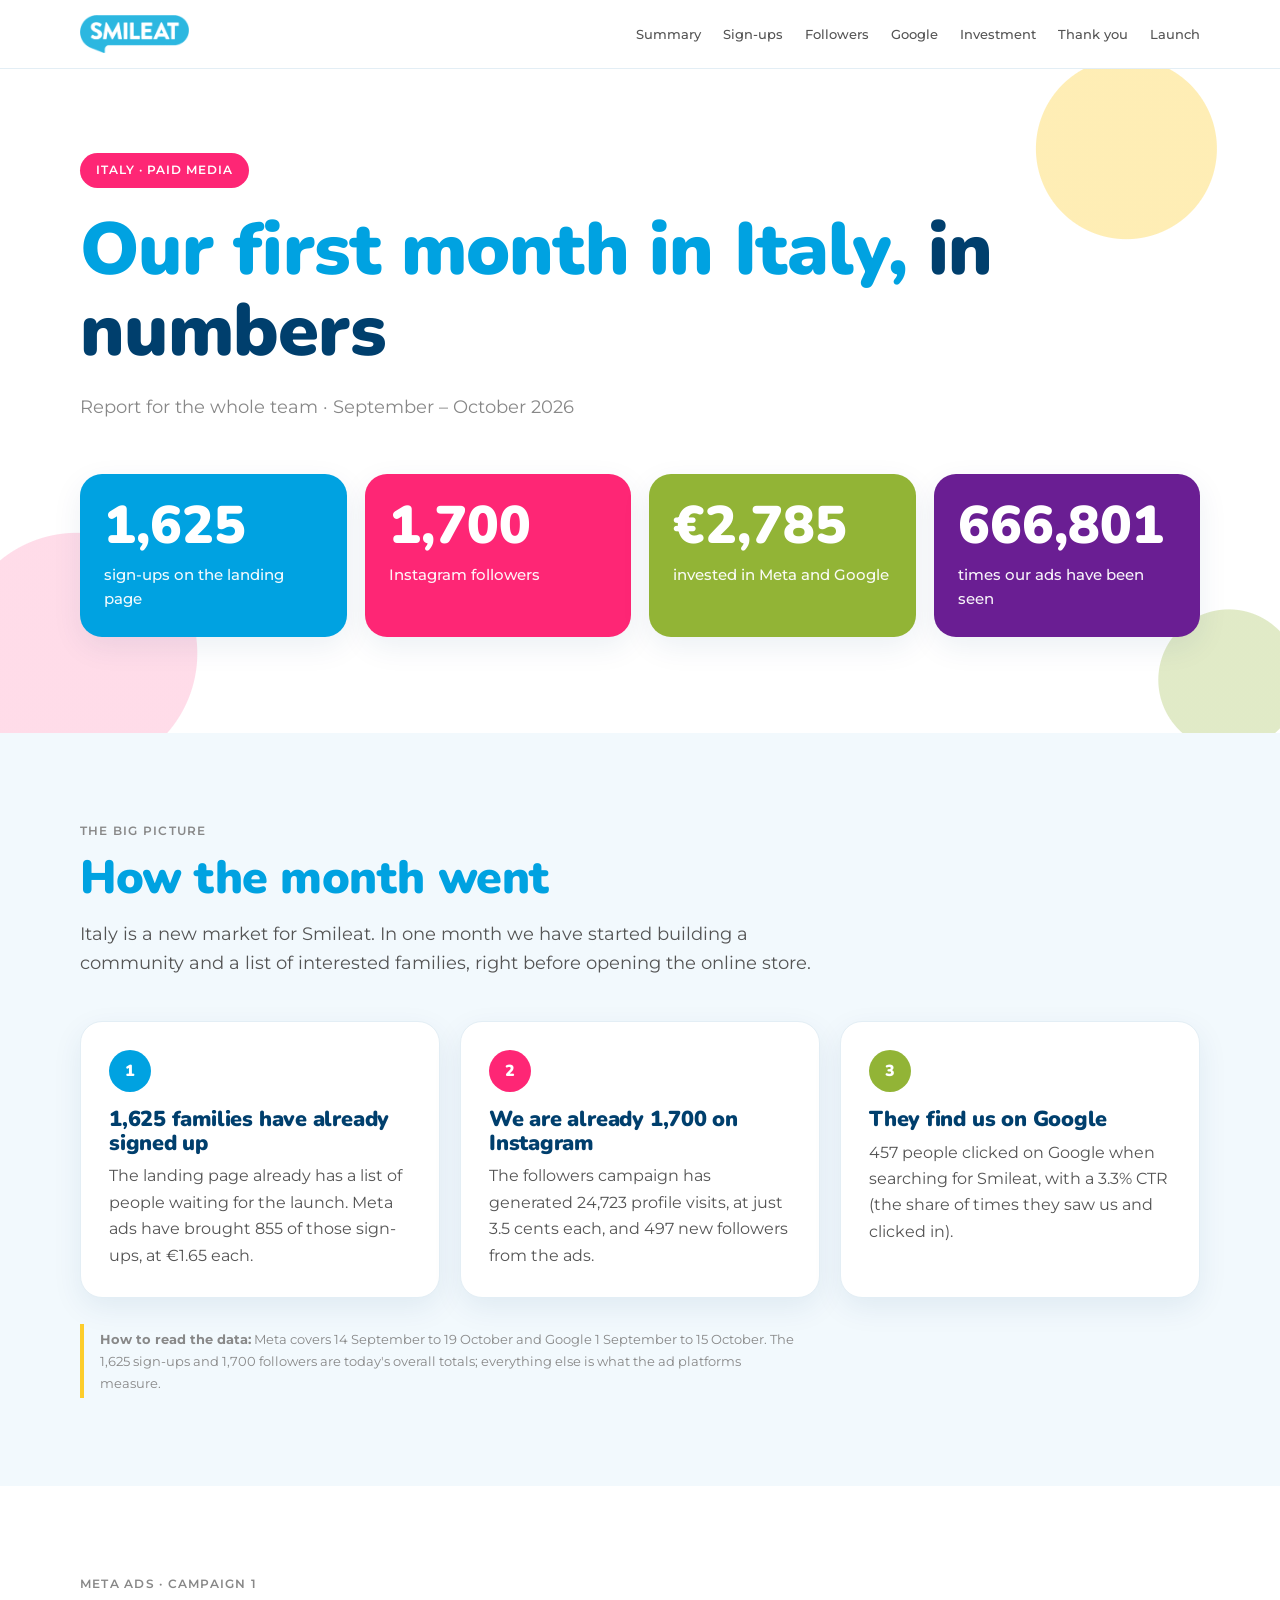
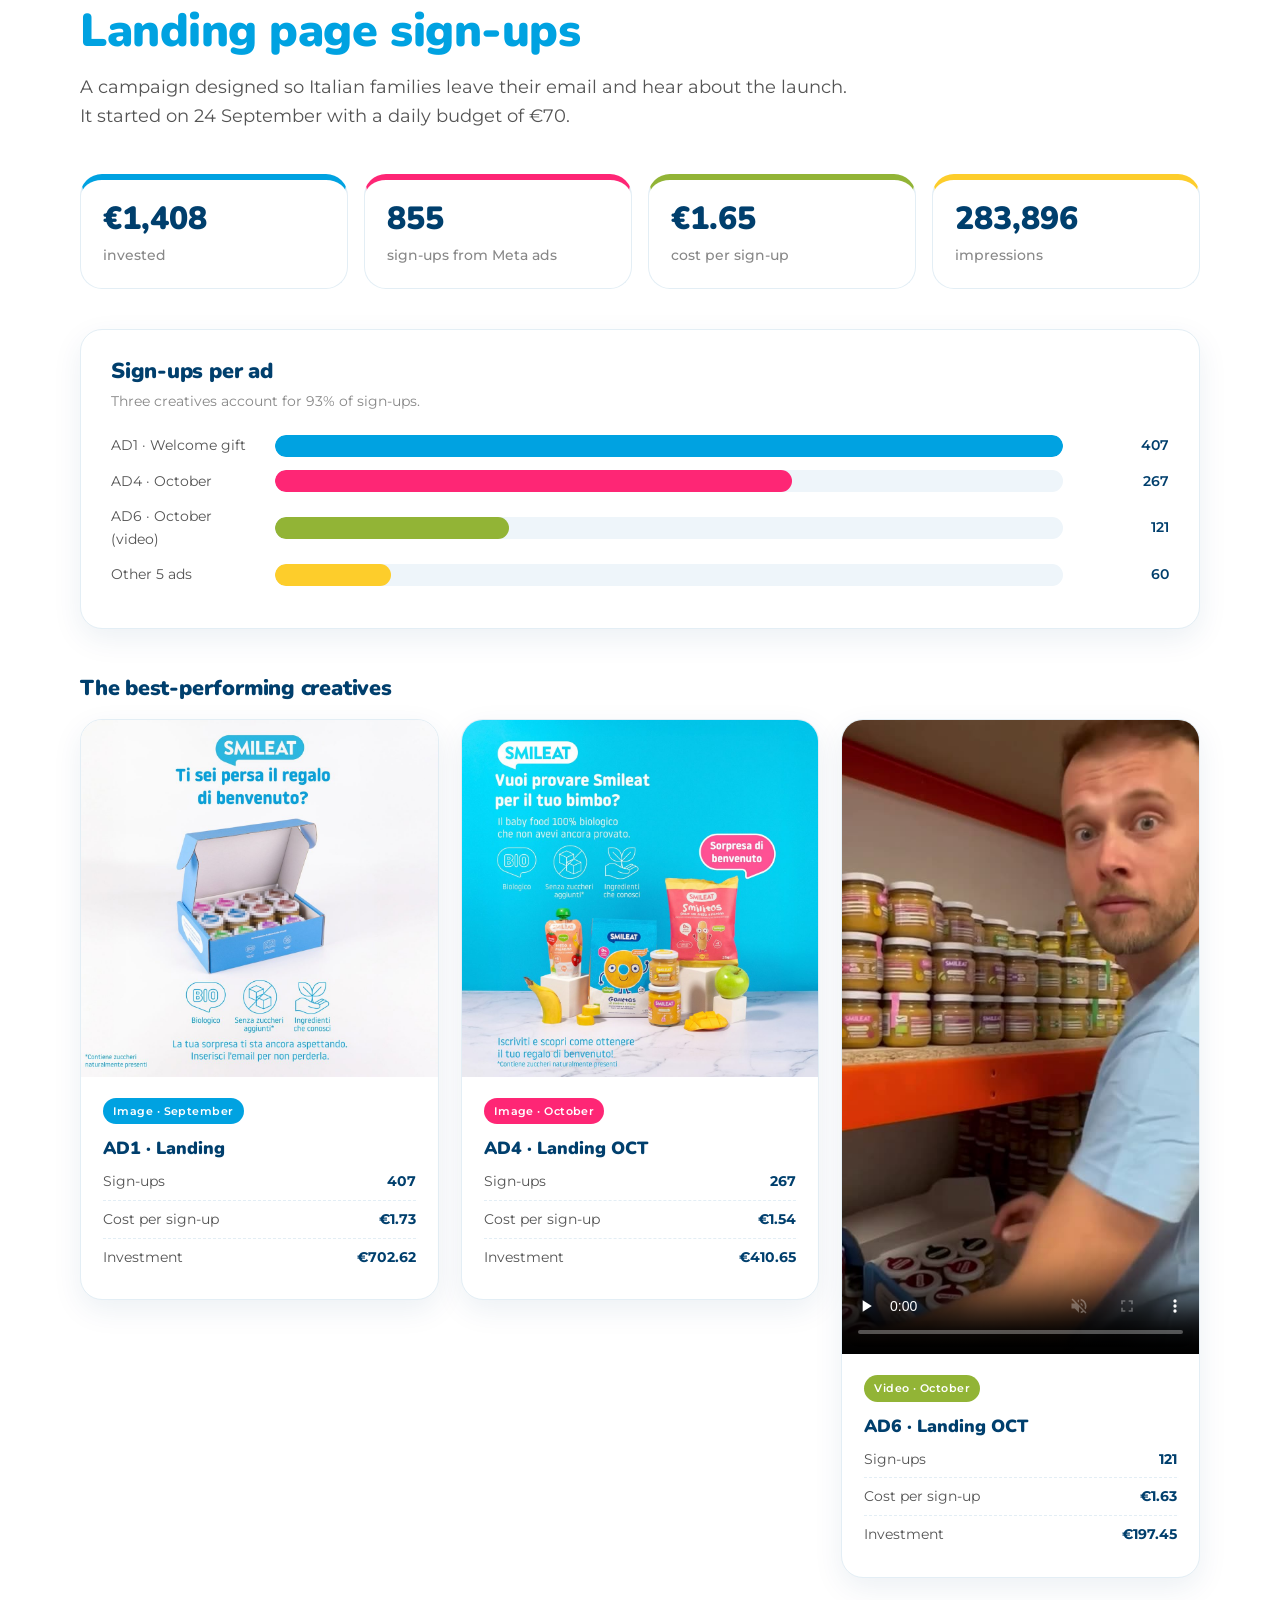
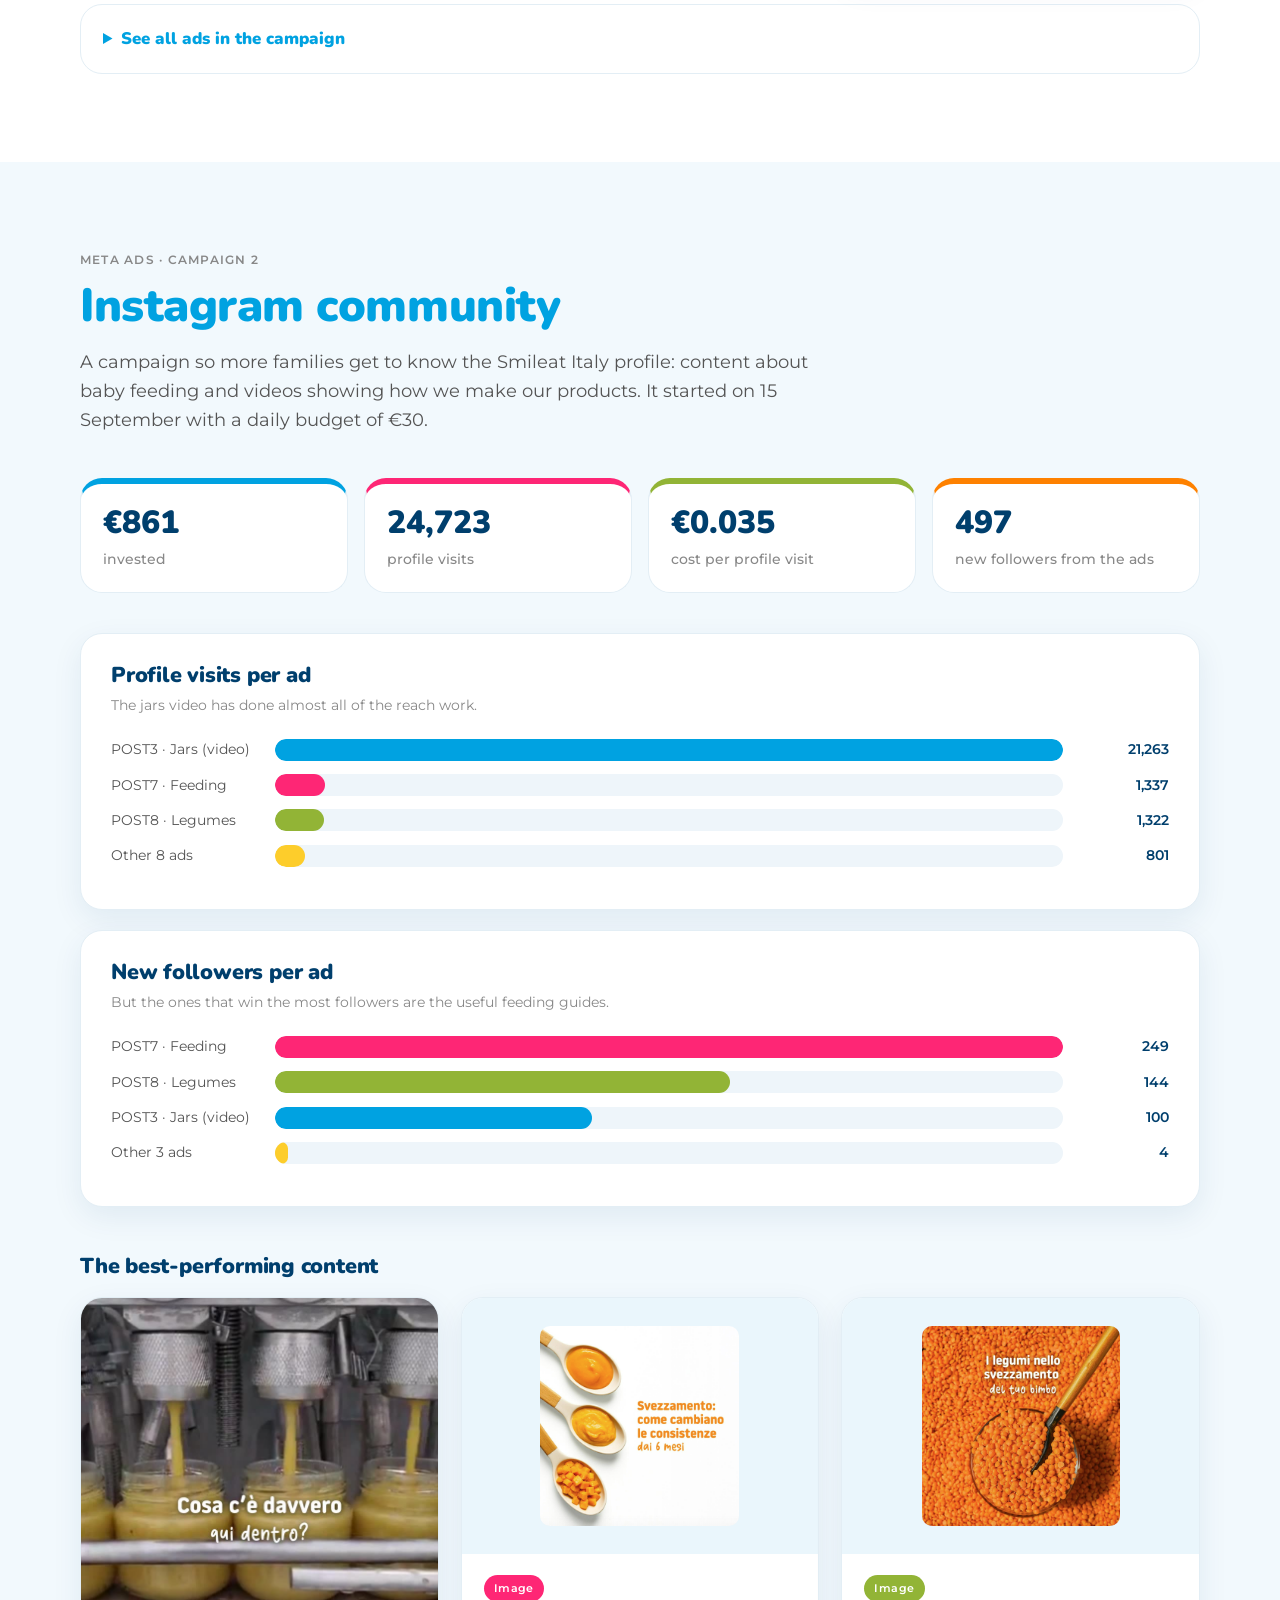
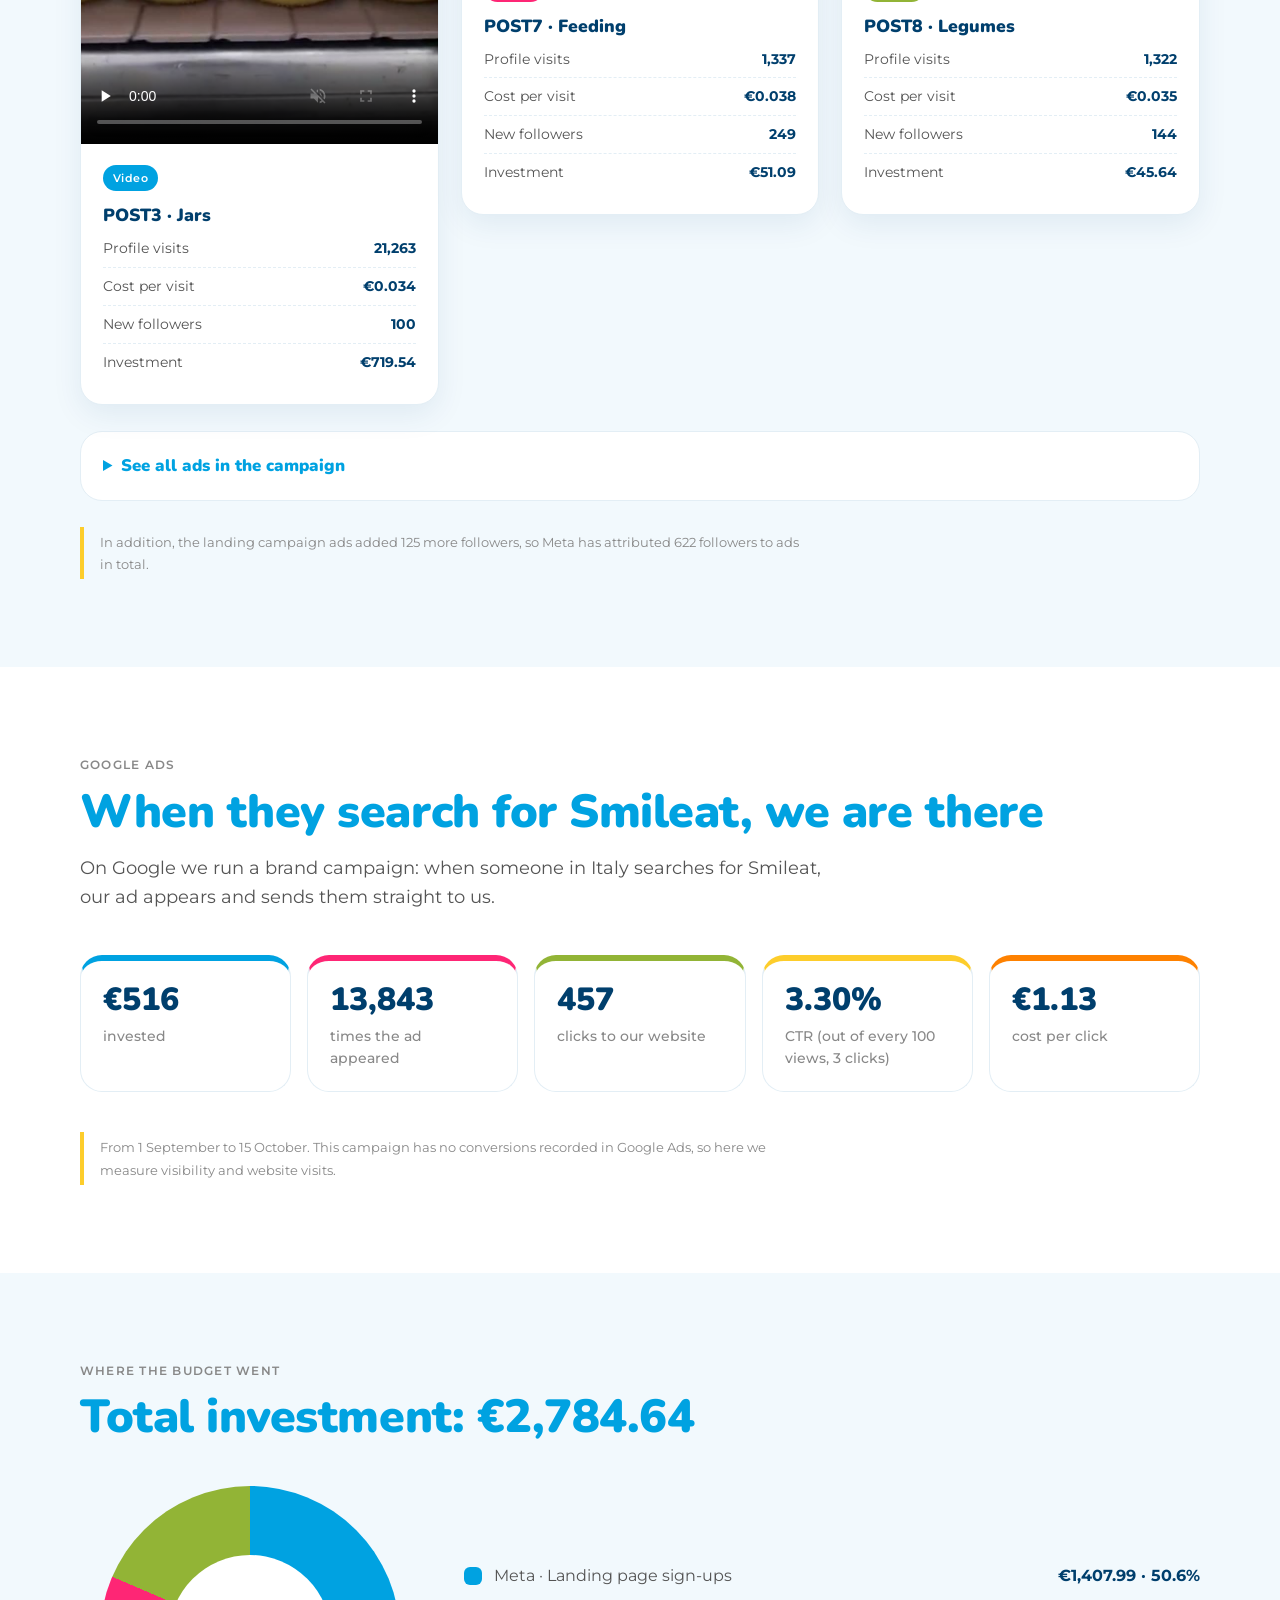
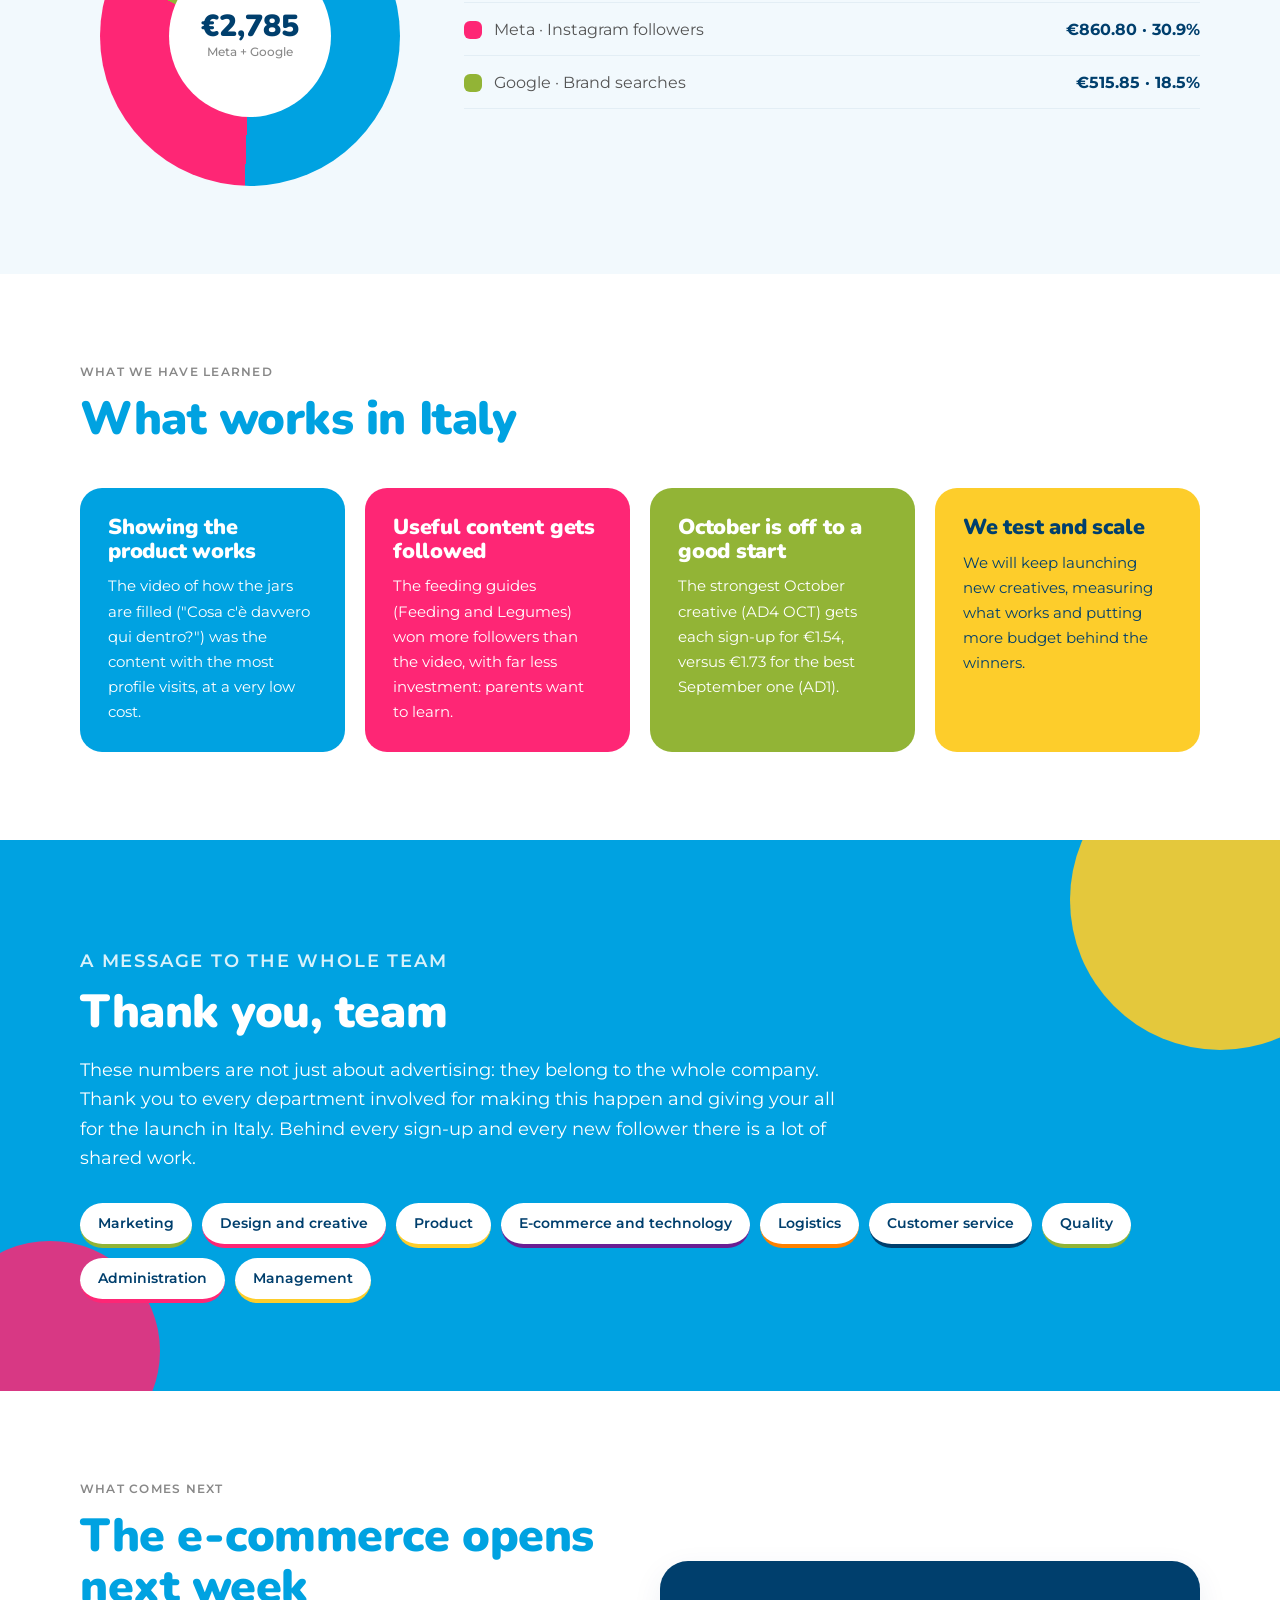
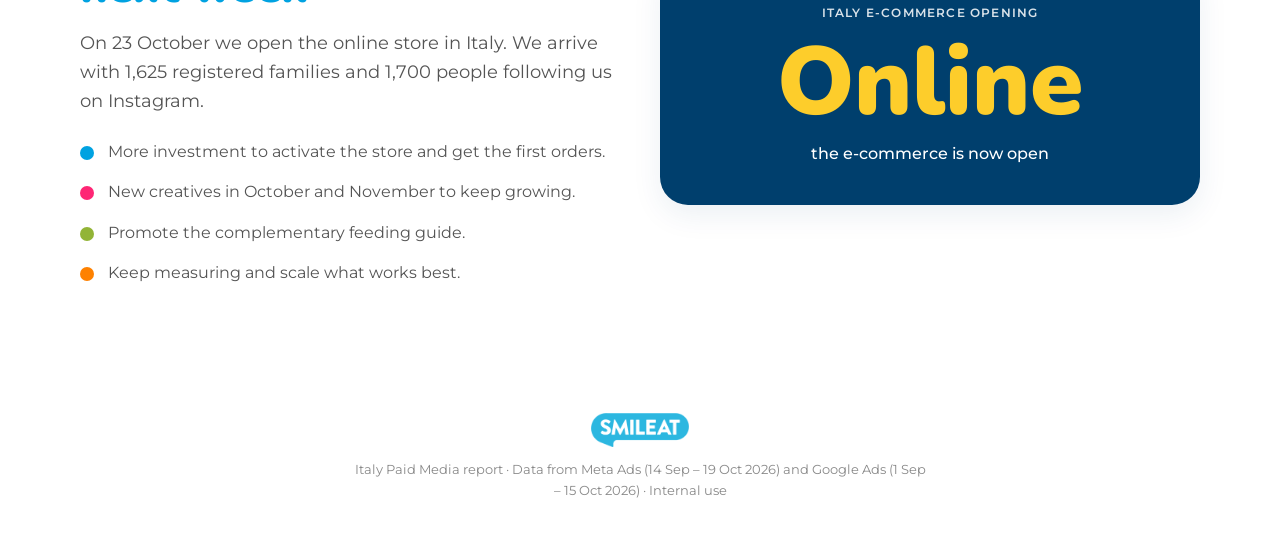
==== index.html @ a31a0c2b "Add files via upload" ====
<!doctype html>
<html lang="en">
<head>
<meta charset="utf-8">
<meta name="viewport" content="width=device-width, initial-scale=1">
<title>Smileat Italy · Paid Media Report</title>
<meta name="description" content="Results of Smileat's first month of Paid Media in Italy: landing page sign-ups, Instagram community and Google searches.">
<meta name="robots" content="noindex, nofollow">
<link rel="icon" type="image/png" href="assets/img/logo-smileat.png">
<link rel="preconnect" href="https://fonts.googleapis.com">
<link rel="preconnect" href="https://fonts.gstatic.com" crossorigin>
<link href="https://fonts.googleapis.com/css2?family=Montserrat:wght@400;500;600&family=Nunito:wght@900&display=swap" rel="stylesheet">
<link rel="stylesheet" href="css/styles.css">
</head>
<body>

<header class="nav">
  <div class="wrap">
    <a href="#inicio"><img src="assets/img/logo-smileat.png" alt="Smileat"></a>
    <ul>
      <li><a href="#resumen">Summary</a></li>
      <li><a href="#landing">Sign-ups</a></li>
      <li><a href="#followers">Followers</a></li>
      <li><a href="#google">Google</a></li>
      <li><a href="#inversion">Investment</a></li>
      <li><a href="#gracias">Thank you</a></li>
      <li><a href="#lanzamiento">Launch</a></li>
    </ul>
  </div>
</header>

<!-- ===== HERO ===== -->
<section class="hero" id="inicio">
  <div class="wrap">
    <span class="etiqueta">Italy · Paid Media</span>
    <h1>Our first month in Italy, <span>in numbers</span></h1>
    <p class="sub">Report for the whole team · September – October 2026</p>
    <div class="hero-kpis">
      <div class="kpi c-azul"><b>1,625</b><span>sign-ups on the landing page</span></div>
      <div class="kpi c-rosa"><b>1,700</b><span>Instagram followers</span></div>
      <div class="kpi c-verde"><b>€2,785</b><span>invested in Meta and Google</span></div>
      <div class="kpi c-morado"><b>666,801</b><span>times our ads have been seen</span></div>
    </div>
  </div>
</section>

<!-- ===== RESUMEN ===== -->
<section id="resumen" class="alt">
  <div class="wrap">
    <div class="cabecera">
      <p class="kicker">The big picture</p>
      <h2>How the month went</h2>
      <p class="lead">Italy is a new market for Smileat. In one month we have started building a community and a list of interested families, right before opening the online store.</p>
    </div>
    <div class="resumen">
      <article class="punto">
        <div class="num c-azul">1</div>
        <h3>1,625 families have already signed up</h3>
        <p>The landing page already has a list of people waiting for the launch. Meta ads have brought 855 of those sign-ups, at €1.65 each.</p>
      </article>
      <article class="punto">
        <div class="num c-rosa">2</div>
        <h3>We are already 1,700 on Instagram</h3>
        <p>The followers campaign has generated 24,723 profile visits, at just 3.5 cents each, and 497 new followers from the ads.</p>
      </article>
      <article class="punto">
        <div class="num c-verde">3</div>
        <h3>They find us on Google</h3>
        <p>457 people clicked on Google when searching for Smileat, with a 3.3% CTR (the share of times they saw us and clicked in).</p>
      </article>
    </div>
    <p class="leer"><b>How to read the data:</b> Meta covers 14 September to 19 October and Google 1 September to 15 October. The 1,625 sign-ups and 1,700 followers are today's overall totals; everything else is what the ad platforms measure.</p>
  </div>
</section>

<!-- ===== LANDING ===== -->
<section id="landing">
  <div class="wrap">
    <div class="cabecera">
      <p class="kicker">Meta Ads · Campaign 1</p>
      <h2>Landing page sign-ups</h2>
      <p class="lead">A campaign designed so Italian families leave their email and hear about the launch. It started on 24 September with a daily budget of €70.</p>
    </div>

    <div class="metricas">
      <div class="metrica"><b>€1,408</b><span>invested</span></div>
      <div class="metrica m-rosa"><b>855</b><span>sign-ups from Meta ads</span></div>
      <div class="metrica m-verde"><b>€1.65</b><span>cost per sign-up</span></div>
      <div class="metrica m-amarillo"><b>283,896</b><span>impressions</span></div>
    </div>

    <div class="panel reveal">
      <h3>Sign-ups per ad</h3>
      <p class="nota">Three creatives account for 93% of sign-ups.</p>
      <div class="barra"><span>AD1 · Welcome gift</span><div class="pista"><div class="relleno c-azul" style="--w:100%"></div></div><span class="valor">407</span></div>
      <div class="barra"><span>AD4 · October</span><div class="pista"><div class="relleno c-rosa" style="--w:65.6%"></div></div><span class="valor">267</span></div>
      <div class="barra"><span>AD6 · October (video)</span><div class="pista"><div class="relleno c-verde" style="--w:29.7%"></div></div><span class="valor">121</span></div>
      <div class="barra"><span>Other 5 ads</span><div class="pista"><div class="relleno c-amarillo" style="--w:14.7%"></div></div><span class="valor">60</span></div>
    </div>

    <h3 style="margin:48px 0 18px;color:var(--azul-oscuro)">The best-performing creatives</h3>
    <div class="creas">
      <article class="crea">
        <div class="media"><img src="assets/creatividades/ad1-landing.jpg" alt="AD1 Landing ad"></div>
        <div class="info">
          <span class="pastilla c-azul">Image · September</span>
          <p class="nombre">AD1 · Landing</p>
          <div class="dato"><span>Sign-ups</span><b>407</b></div>
          <div class="dato"><span>Cost per sign-up</span><b>€1.73</b></div>
          <div class="dato"><span>Investment</span><b>€702.62</b></div>
        </div>
      </article>
      <article class="crea">
        <div class="media"><img src="assets/creatividades/ad4-landing-oct.jpg" alt="AD4 Landing October ad"></div>
        <div class="info">
          <span class="pastilla c-rosa">Image · October</span>
          <p class="nombre">AD4 · Landing OCT</p>
          <div class="dato"><span>Sign-ups</span><b>267</b></div>
          <div class="dato"><span>Cost per sign-up</span><b>€1.54</b></div>
          <div class="dato"><span>Investment</span><b>€410.65</b></div>
        </div>
      </article>
      <article class="crea">
        <div class="media"><video controls muted playsinline preload="none" poster="assets/creatividades/ad6-landing-oct-poster.jpg"><source src="assets/creatividades/ad6-landing-oct.mp4" type="video/mp4"></video></div>
        <div class="info">
          <span class="pastilla c-verde">Video · October</span>
          <p class="nombre">AD6 · Landing OCT</p>
          <div class="dato"><span>Sign-ups</span><b>121</b></div>
          <div class="dato"><span>Cost per sign-up</span><b>€1.63</b></div>
          <div class="dato"><span>Investment</span><b>€197.45</b></div>
        </div>
      </article>
    </div>

    <details>
      <summary>See all ads in the campaign</summary>
      <div class="tabla-wrap">
        <table>
          <thead><tr><th>Ad</th><th>Investment</th><th>Sign-ups</th><th>Cost/sign-up</th></tr></thead>
          <tbody>
            <tr><td>AD1-Landing</td><td>€702.62</td><td>407</td><td>€1.73</td></tr>
            <tr><td>AD2-Landing</td><td>€33.85</td><td>27</td><td>€1.25</td></tr>
            <tr><td>AD3-Landing</td><td>€42.37</td><td>24</td><td>€1.77</td></tr>
            <tr><td>AD4-Landing</td><td>€11.23</td><td>7</td><td>€1.60</td></tr>
            <tr><td>AD4-Landing-OCT</td><td>€410.65</td><td>267</td><td>€1.54</td></tr>
            <tr><td>AD5-Landing-OCT</td><td>€0.94</td><td>1</td><td>€0.94</td></tr>
            <tr><td>AD6-Landing-OCT</td><td>€197.45</td><td>121</td><td>€1.63</td></tr>
            <tr><td>AD7-Landing-OCT</td><td>€8.88</td><td>1</td><td>€8.88</td></tr>
            <tr><td>AD8-Landing-OCT</td><td>€0.00</td><td>–</td><td>–</td></tr>
            <tr><td><b>Total</b></td><td><b>€1,407.99</b></td><td><b>855</b></td><td><b>€1.65</b></td></tr>
          </tbody>
        </table>
      </div>
    </details>
  </div>
</section>

<!-- ===== FOLLOWERS ===== -->
<section id="followers" class="alt">
  <div class="wrap">
    <div class="cabecera">
      <p class="kicker">Meta Ads · Campaign 2</p>
      <h2>Instagram community</h2>
      <p class="lead">A campaign so more families get to know the Smileat Italy profile: content about baby feeding and videos showing how we make our products. It started on 15 September with a daily budget of €30.</p>
    </div>

    <div class="metricas">
      <div class="metrica"><b>€861</b><span>invested</span></div>
      <div class="metrica m-rosa"><b>24,723</b><span>profile visits</span></div>
      <div class="metrica m-verde"><b>€0.035</b><span>cost per profile visit</span></div>
      <div class="metrica m-naranja"><b>497</b><span>new followers from the ads</span></div>
    </div>

    <div class="panel reveal">
      <h3>Profile visits per ad</h3>
      <p class="nota">The jars video has done almost all of the reach work.</p>
      <div class="barra"><span>POST3 · Jars (video)</span><div class="pista"><div class="relleno c-azul" style="--w:100%"></div></div><span class="valor">21,263</span></div>
      <div class="barra"><span>POST7 · Feeding</span><div class="pista"><div class="relleno c-rosa" style="--w:6.3%"></div></div><span class="valor">1,337</span></div>
      <div class="barra"><span>POST8 · Legumes</span><div class="pista"><div class="relleno c-verde" style="--w:6.2%"></div></div><span class="valor">1,322</span></div>
      <div class="barra"><span>Other 8 ads</span><div class="pista"><div class="relleno c-amarillo" style="--w:3.8%"></div></div><span class="valor">801</span></div>
    </div>

    <div class="panel reveal" style="margin-top:20px">
      <h3>New followers per ad</h3>
      <p class="nota">But the ones that win the most followers are the useful feeding guides.</p>
      <div class="barra"><span>POST7 · Feeding</span><div class="pista"><div class="relleno c-rosa" style="--w:100%"></div></div><span class="valor">249</span></div>
      <div class="barra"><span>POST8 · Legumes</span><div class="pista"><div class="relleno c-verde" style="--w:57.8%"></div></div><span class="valor">144</span></div>
      <div class="barra"><span>POST3 · Jars (video)</span><div class="pista"><div class="relleno c-azul" style="--w:40.2%"></div></div><span class="valor">100</span></div>
      <div class="barra"><span>Other 3 ads</span><div class="pista"><div class="relleno c-amarillo" style="--w:1.6%"></div></div><span class="valor">4</span></div>
    </div>

    <h3 style="margin:48px 0 18px;color:var(--azul-oscuro)">The best-performing content</h3>
    <div class="creas">
      <article class="crea">
        <div class="media"><video controls muted playsinline preload="none" poster="assets/creatividades/post3-jars-poster.jpg"><source src="assets/creatividades/post3-jars.mp4" type="video/mp4"></video></div>
        <div class="info">
          <span class="pastilla c-azul">Video</span>
          <p class="nombre">POST3 · Jars</p>
          <div class="dato"><span>Profile visits</span><b>21,263</b></div>
          <div class="dato"><span>Cost per visit</span><b>€0.034</b></div>
          <div class="dato"><span>New followers</span><b>100</b></div>
          <div class="dato"><span>Investment</span><b>€719.54</b></div>
        </div>
      </article>
      <article class="crea">
        <div class="media chico"><img src="assets/creatividades/post7-feeding.png" alt="Post 7 Feeding: Svezzamento, come cambiano le consistenze" width="199" height="200"></div>
        <div class="info">
          <span class="pastilla c-rosa">Image</span>
          <p class="nombre">POST7 · Feeding</p>
          <div class="dato"><span>Profile visits</span><b>1,337</b></div>
          <div class="dato"><span>Cost per visit</span><b>€0.038</b></div>
          <div class="dato"><span>New followers</span><b>249</b></div>
          <div class="dato"><span>Investment</span><b>€51.09</b></div>
        </div>
      </article>
      <article class="crea">
        <div class="media chico"><img src="assets/creatividades/post8-legumes.png" alt="Post 8 Legumes: I legumi nello svezzamento del tuo bimbo" width="198" height="200"></div>
        <div class="info">
          <span class="pastilla c-verde">Image</span>
          <p class="nombre">POST8 · Legumes</p>
          <div class="dato"><span>Profile visits</span><b>1,322</b></div>
          <div class="dato"><span>Cost per visit</span><b>€0.035</b></div>
          <div class="dato"><span>New followers</span><b>144</b></div>
          <div class="dato"><span>Investment</span><b>€45.64</b></div>
        </div>
      </article>
    </div>

    <details>
      <summary>See all ads in the campaign</summary>
      <div class="tabla-wrap">
        <table>
          <thead><tr><th>Ad</th><th>Investment</th><th>Profile visits</th><th>Cost/visit</th><th>Followers</th></tr></thead>
          <tbody>
            <tr><td>POST1-Parenthood</td><td>€0.46</td><td>1</td><td>€0.460</td><td>0</td></tr>
            <tr><td>POST1-Parenthood (duplicate)</td><td>€4.50</td><td>15</td><td>€0.300</td><td>1</td></tr>
            <tr><td>POST2-Back_to_school</td><td>€37.56</td><td>747</td><td>€0.050</td><td>0</td></tr>
            <tr><td>POST3-Jars</td><td>€719.54</td><td>21,263</td><td>€0.034</td><td>100</td></tr>
            <tr><td>POST4-Rice-with-chicken</td><td>€1.47</td><td>17</td><td>€0.086</td><td>0</td></tr>
            <tr><td>POST5-Fruit-and-vegetables</td><td>€0.32</td><td>13</td><td>€0.025</td><td>1</td></tr>
            <tr><td>POST6-Raising-a-child</td><td>€0.00</td><td>1</td><td>€0.000</td><td>0</td></tr>
            <tr><td>POST7-Feeding</td><td>€51.09</td><td>1,337</td><td>€0.038</td><td>249</td></tr>
            <tr><td>POST8-Legumes</td><td>€45.64</td><td>1,322</td><td>€0.035</td><td>144</td></tr>
            <tr><td>POST9-Sugar</td><td>€0.22</td><td>6</td><td>€0.037</td><td>2</td></tr>
            <tr><td>POST10-Reminders</td><td>€0.00</td><td>1</td><td>€0.000</td><td>0</td></tr>
            <tr><td><b>Total</b></td><td><b>€860.80</b></td><td><b>24,723</b></td><td><b>€0.035</b></td><td><b>497</b></td></tr>
          </tbody>
        </table>
      </div>
    </details>
    <p class="leer">In addition, the landing campaign ads added 125 more followers, so Meta has attributed 622 followers to ads in total.</p>
  </div>
</section>

<!-- ===== GOOGLE ===== -->
<section id="google">
  <div class="wrap">
    <div class="cabecera">
      <p class="kicker">Google Ads</p>
      <h2>When they search for Smileat, we are there</h2>
      <p class="lead">On Google we run a brand campaign: when someone in Italy searches for Smileat, our ad appears and sends them straight to us.</p>
    </div>
    <div class="metricas">
      <div class="metrica"><b>€516</b><span>invested</span></div>
      <div class="metrica m-rosa"><b>13,843</b><span>times the ad appeared</span></div>
      <div class="metrica m-verde"><b>457</b><span>clicks to our website</span></div>
      <div class="metrica m-amarillo"><b>3.30%</b><span>CTR (out of every 100 views, 3 clicks)</span></div>
      <div class="metrica m-naranja"><b>€1.13</b><span>cost per click</span></div>
    </div>
    <p class="leer">From 1 September to 15 October. This campaign has no conversions recorded in Google Ads, so here we measure visibility and website visits.</p>
  </div>
</section>

<!-- ===== INVERSIÓN ===== -->
<section id="inversion" class="alt">
  <div class="wrap">
    <div class="cabecera">
      <p class="kicker">Where the budget went</p>
      <h2>Total investment: €2,784.64</h2>
    </div>
    <div class="inversion">
      <div class="donut" role="img" aria-label="Investment split: Meta sign-ups 50.6%, Meta followers 30.9%, Google 18.5%">
        <div><b>€2,785</b><small>Meta + Google</small></div>
      </div>
      <ul class="leyenda">
        <li><i class="c-azul"></i><span>Meta · Landing page sign-ups</span><b>€1,407.99 · 50.6%</b></li>
        <li><i class="c-rosa"></i><span>Meta · Instagram followers</span><b>€860.80 · 30.9%</b></li>
        <li><i class="c-verde"></i><span>Google · Brand searches</span><b>€515.85 · 18.5%</b></li>
      </ul>
    </div>
  </div>
</section>

<!-- ===== APRENDIZAJES ===== -->
<section id="aprendizajes">
  <div class="wrap">
    <div class="cabecera">
      <p class="kicker">What we have learned</p>
      <h2>What works in Italy</h2>
    </div>
    <div class="aprendizajes">
      <article class="apr c-azul"><h3>Showing the product works</h3><p>The video of how the jars are filled ("Cosa c'è davvero qui dentro?") was the content with the most profile visits, at a very low cost.</p></article>
      <article class="apr c-rosa"><h3>Useful content gets followed</h3><p>The feeding guides (Feeding and Legumes) won more followers than the video, with far less investment: parents want to learn.</p></article>
      <article class="apr c-verde"><h3>October is off to a good start</h3><p>The strongest October creative (AD4 OCT) gets each sign-up for €1.54, versus €1.73 for the best September one (AD1).</p></article>
      <article class="apr c-amarillo"><h3>We test and scale</h3><p>We will keep launching new creatives, measuring what works and putting more budget behind the winners.</p></article>
    </div>
  </div>
</section>

<!-- ===== GRACIAS ===== -->
<section class="gracias" id="gracias">
  <div class="wrap">
    <p class="kicker" style="color:#fff;opacity:.85">A message to the whole team</p>
    <h2>Thank you, team</h2>
    <p>These numbers are not just about advertising: they belong to the whole company. Thank you to every department involved for making this happen and giving your all for the launch in Italy. Behind every sign-up and every new follower there is a lot of shared work.</p>
    <!-- Edit: list of departments que han participado -->
    <div class="chips">
      <span class="chip">Marketing</span>
      <span class="chip">Design and creative</span>
      <span class="chip">Product</span>
      <span class="chip">E-commerce and technology</span>
      <span class="chip">Logistics</span>
      <span class="chip">Customer service</span>
      <span class="chip">Quality</span>
      <span class="chip">Administration</span>
      <span class="chip">Management</span>
    </div>
  </div>
</section>

<!-- ===== LANZAMIENTO ===== -->
<section id="lanzamiento">
  <div class="wrap lanzamiento">
    <div>
      <p class="kicker">What comes next</p>
      <h2>The e-commerce opens next week</h2>
      <p class="lead">On 23 October we open the online store in Italy. We arrive with 1,625 registered families and 1,700 people following us on Instagram.</p>
      <ul class="pasos">
        <li><i class="c-azul"></i><span>More investment to activate the store and get the first orders.</span></li>
        <li><i class="c-rosa"></i><span>New creatives in October and November to keep growing.</span></li>
        <li><i class="c-verde"></i><span>Promote the complementary feeding guide.</span></li>
        <li><i class="c-naranja"></i><span>Keep measuring and scale what works best.</span></li>
      </ul>
    </div>
    <div class="cuenta" id="cuenta">
      <small>Italy e-commerce opening</small>
      <b id="dias">–</b>
      <span id="texto-dias">23 October 2026</span>
    </div>
  </div>
</section>

<footer>
  <img src="assets/img/logo-smileat.png" alt="Smileat">
  <p style="margin:0 auto">Italy Paid Media report · Data from Meta Ads (14 Sep – 19 Oct 2026) and Google Ads (1 Sep – 15 Oct 2026) · Internal use</p>
</footer>

<script>
// Animate bars on scroll
(function(){
  var els=document.querySelectorAll('.reveal');
  if(!('IntersectionObserver' in window)){els.forEach(function(e){e.classList.add('visible')});return;}
  var io=new IntersectionObserver(function(es){es.forEach(function(e){if(e.isIntersecting){e.target.classList.add('visible');io.unobserve(e.target)}})},{threshold:.25});
  els.forEach(function(e){io.observe(e)});
})();
// Launch countdown
(function(){
  var d=document.getElementById('dias'),t=document.getElementById('texto-dias');
  var hoy=new Date();hoy.setHours(0,0,0,0);
  var dia=new Date(2026,9,23);
  var n=Math.round((dia-hoy)/86400000);
  if(n>1){d.textContent=n;t.textContent='days until 23 October'}
  else if(n===1){d.textContent='1';t.textContent='day until 23 October'}
  else if(n===0){d.textContent='Today';t.textContent='we open the e-commerce'}
  else{d.textContent='Online';t.textContent='the e-commerce is now open'}
})();
</script>
</body>
</html>
---- css/styles.css ----
/* ===== Smileat · Informe Italia Paid Media ===== */
:root{
  --gris-medio:#888888;
  --gris-oscuro:#545454;
  --azul:#00a2e1;
  --verde:#92b436;
  --rosa:#fe2675;
  --amarillo:#fdcd2b;
  --morado:#6a1e93;
  --naranja:#fe8100;
  --azul-oscuro:#003f6d;
  --blanco:#ffffff;
  --fondo:#ffffff;
  --fondo-suave:#f2f9fd;
  --tarjeta:#ffffff;
  --linea:#e3eef5;
  --radio:22px;
  --sombra:0 10px 30px rgba(0,63,109,.08);
  --f-titulo:'Nunito',system-ui,sans-serif;
  --f-texto:'Montserrat',system-ui,sans-serif;
}
*{box-sizing:border-box;margin:0;padding:0}
html{scroll-behavior:smooth;scroll-padding-top:84px}
body{
  font-family:var(--f-texto);font-weight:400;color:var(--gris-oscuro);
  background:var(--fondo);line-height:1.65;font-size:16px;-webkit-font-smoothing:antialiased;
}
img,video{max-width:100%;display:block}
h1,h2,h3,h4{font-family:var(--f-titulo);font-weight:900;color:var(--azul);line-height:1.1;letter-spacing:-.01em}
h1{font-size:clamp(2.4rem,6.5vw,4.6rem)}
h2{font-size:clamp(1.9rem,4.2vw,2.9rem)}
h3{font-size:1.35rem}
p{max-width:64ch}
a{color:var(--azul)}
.wrap{width:min(1120px,100% - 40px);margin-inline:auto}
section{padding:88px 0}
.alt{background:var(--fondo-suave)}

/* ---- Navegación ---- */
.nav{position:sticky;top:0;z-index:50;background:rgba(255,255,255,.92);backdrop-filter:blur(10px);border-bottom:1px solid var(--linea)}
.nav .wrap{display:flex;align-items:center;justify-content:space-between;height:68px;gap:16px}
.nav img{height:38px;width:auto}
.nav ul{display:flex;gap:22px;list-style:none;overflow-x:auto;scrollbar-width:none}
.nav ul::-webkit-scrollbar{display:none}
.nav a{font-size:.8rem;font-weight:500;color:var(--gris-oscuro);text-decoration:none;white-space:nowrap}
.nav a:hover{color:var(--azul)}
@media(max-width:760px){.nav ul{display:none}}

/* ---- Hero ---- */
.hero{position:relative;overflow:hidden;padding:84px 0 96px;background:
  radial-gradient(circle at 88% 12%,rgba(253,205,43,.35) 0 90px,transparent 91px),
  radial-gradient(circle at 6% 88%,rgba(254,38,117,.16) 0 120px,transparent 121px),
  radial-gradient(circle at 96% 92%,rgba(146,180,54,.28) 0 70px,transparent 71px),
  #fff}
.etiqueta{display:inline-block;font-weight:600;font-size:.78rem;letter-spacing:.08em;text-transform:uppercase;color:var(--blanco);background:var(--rosa);padding:7px 16px;border-radius:999px;margin-bottom:22px}
.hero h1 span{color:var(--azul-oscuro)}
.hero .sub{font-size:1.15rem;color:var(--gris-medio);margin-top:20px}
.hero-kpis{display:grid;grid-template-columns:repeat(auto-fit,minmax(220px,1fr));gap:18px;margin-top:52px}
.kpi{border-radius:var(--radio);padding:26px 24px;color:var(--blanco);box-shadow:var(--sombra)}
.kpi b{display:block;font-family:var(--f-titulo);font-weight:900;font-size:clamp(2.3rem,5vw,3.3rem);line-height:1}
.kpi span{display:block;margin-top:10px;font-weight:500;font-size:.92rem;opacity:.95}
.c-azul{background:var(--azul)}.c-rosa{background:var(--rosa)}.c-verde{background:var(--verde)}
.c-morado{background:var(--morado)}.c-naranja{background:var(--naranja)}.c-oscuro{background:var(--azul-oscuro)}
.c-amarillo{background:var(--amarillo);color:var(--azul-oscuro)}

/* ---- Cabeceras de sección ---- */
.kicker{font-weight:600;font-size:.78rem;letter-spacing:.1em;text-transform:uppercase;color:var(--gris-medio);margin-bottom:10px}
.lead{font-size:1.1rem;margin-top:16px;color:var(--gris-oscuro)}
.cabecera{margin-bottom:44px}

/* ---- Resumen ---- */
.resumen{display:grid;grid-template-columns:repeat(auto-fit,minmax(260px,1fr));gap:20px}
.punto{background:var(--tarjeta);border:1px solid var(--linea);border-radius:var(--radio);padding:28px;box-shadow:var(--sombra)}
.punto .num{display:grid;place-items:center;width:42px;height:42px;border-radius:50%;font-family:var(--f-titulo);font-weight:900;color:#fff;margin-bottom:16px}
.punto h3{margin-bottom:8px;color:var(--azul-oscuro)}

/* ---- Métricas ---- */
.metricas{display:grid;grid-template-columns:repeat(auto-fit,minmax(190px,1fr));gap:16px;margin-bottom:40px}
.metrica{background:var(--tarjeta);border:1px solid var(--linea);border-radius:var(--radio);padding:22px;border-top:6px solid var(--azul)}
.metrica b{display:block;font-family:var(--f-titulo);font-weight:900;font-size:2rem;color:var(--azul-oscuro);line-height:1.05}
.metrica span{display:block;margin-top:8px;font-size:.85rem;color:var(--gris-medio);font-weight:500}
.m-rosa{border-top-color:var(--rosa)}.m-verde{border-top-color:var(--verde)}.m-amarillo{border-top-color:var(--amarillo)}
.m-naranja{border-top-color:var(--naranja)}.m-morado{border-top-color:var(--morado)}

/* ---- Barras ---- */
.panel{background:var(--tarjeta);border:1px solid var(--linea);border-radius:var(--radio);padding:30px;box-shadow:var(--sombra)}
.panel h3{color:var(--azul-oscuro);margin-bottom:6px}
.panel .nota{font-size:.85rem;color:var(--gris-medio);margin-bottom:22px}
.barra{display:grid;grid-template-columns:150px 1fr 92px;gap:14px;align-items:center;margin:12px 0;font-size:.88rem}
.barra .pista{height:22px;background:#eef5fa;border-radius:999px;overflow:hidden}
.barra .relleno{height:100%;border-radius:999px;width:0;transition:width 1.1s cubic-bezier(.2,.8,.2,1)}
.barra .valor{text-align:right;font-weight:600;color:var(--azul-oscuro)}
.visible .relleno{width:var(--w)}
@media(max-width:620px){.barra{grid-template-columns:1fr 80px}.barra .pista{grid-column:1 / -1;order:3}}

/* ---- Creatividades ---- */
.creas{display:grid;grid-template-columns:repeat(auto-fit,minmax(250px,1fr));gap:22px;margin-top:8px;align-items:start}
.crea{background:var(--tarjeta);border:1px solid var(--linea);border-radius:var(--radio);overflow:hidden;box-shadow:var(--sombra);display:flex;flex-direction:column}
.crea .media{background:#eaf6fc;display:grid;place-items:center;min-height:200px}
.crea .media img,.crea .media video{width:100%;height:auto}
.crea .media.chico img{width:auto;max-width:200px;margin:28px auto;border-radius:10px}
.crea .info{padding:20px 22px 24px}
.crea .nombre{font-family:var(--f-titulo);font-weight:900;color:var(--azul-oscuro);font-size:1.1rem}
.crea .dato{display:flex;justify-content:space-between;gap:10px;font-size:.86rem;border-bottom:1px dashed var(--linea);padding:7px 0}
.crea .dato:last-of-type{border-bottom:0}
.crea .dato b{color:var(--azul-oscuro)}
.pastilla{display:inline-block;font-size:.7rem;font-weight:600;letter-spacing:.04em;padding:4px 10px;border-radius:999px;color:#fff;margin-bottom:10px}

/* ---- Inversión ---- */
.inversion{display:grid;grid-template-columns:minmax(240px,340px) 1fr;gap:44px;align-items:center}
.donut{position:relative;width:min(300px,100%);aspect-ratio:1;border-radius:50%;margin-inline:auto;
  background:conic-gradient(var(--azul) 0 50.56%,var(--rosa) 50.56% 81.47%,var(--verde) 81.47% 100%)}
.donut::after{content:"";position:absolute;inset:23%;background:#fff;border-radius:50%}
.donut div{position:absolute;inset:0;display:grid;place-content:center;text-align:center;z-index:2}
.donut b{font-family:var(--f-titulo);font-weight:900;font-size:1.9rem;color:var(--azul-oscuro);line-height:1}
.donut small{font-size:.75rem;color:var(--gris-medio);font-weight:500}
.leyenda{list-style:none;display:grid;gap:14px}
.leyenda li{display:grid;grid-template-columns:18px 1fr auto;gap:12px;align-items:center;padding-bottom:12px;border-bottom:1px solid var(--linea)}
.leyenda i{width:18px;height:18px;border-radius:6px}
.leyenda b{color:var(--azul-oscuro)}
@media(max-width:820px){.inversion{grid-template-columns:1fr}}

/* ---- Aprendizajes ---- */
.aprendizajes{display:grid;grid-template-columns:repeat(auto-fit,minmax(240px,1fr));gap:20px}
.apr{border-radius:var(--radio);padding:28px;color:#fff}
.apr h3{color:inherit;margin-bottom:10px}
.apr p{font-size:.95rem}
.apr.c-amarillo h3,.apr.c-amarillo p{color:var(--azul-oscuro)}

/* ---- Tabla ---- */
details{margin-top:26px;background:#fff;border:1px solid var(--linea);border-radius:var(--radio);padding:6px 22px}
summary{cursor:pointer;font-family:var(--f-titulo);font-weight:900;color:var(--azul);padding:14px 0;font-size:1.05rem}
.tabla-wrap{overflow-x:auto;padding-bottom:16px}
table{width:100%;border-collapse:collapse;font-size:.84rem;min-width:520px}
th{font-family:var(--f-titulo);font-weight:900;color:var(--azul-oscuro);text-align:right;padding:9px 10px;border-bottom:2px solid var(--azul)}
td{text-align:right;padding:9px 10px;border-bottom:1px solid var(--linea)}
th:first-child,td:first-child{text-align:left}
tbody tr:hover{background:var(--fondo-suave)}

/* ---- Gracias ---- */
.gracias{background:var(--azul);color:#fff;position:relative;overflow:hidden}
.gracias::before{content:"";position:absolute;right:-90px;top:-90px;width:300px;height:300px;border-radius:50%;background:rgba(253,205,43,.9)}
.gracias::after{content:"";position:absolute;left:-60px;bottom:-70px;width:220px;height:220px;border-radius:50%;background:rgba(254,38,117,.85)}
.gracias .wrap{position:relative;z-index:2}
.gracias h2{color:#fff}
.gracias p{font-size:1.12rem;margin-top:18px}
.chips{display:flex;flex-wrap:wrap;gap:10px;margin-top:30px}
.chip{font-weight:600;font-size:.88rem;padding:9px 18px;border-radius:999px;background:#fff;color:var(--azul-oscuro)}
.chip:nth-child(6n+1){border-bottom:4px solid var(--verde)}.chip:nth-child(6n+2){border-bottom:4px solid var(--rosa)}
.chip:nth-child(6n+3){border-bottom:4px solid var(--amarillo)}.chip:nth-child(6n+4){border-bottom:4px solid var(--morado)}
.chip:nth-child(6n+5){border-bottom:4px solid var(--naranja)}.chip:nth-child(6n){border-bottom:4px solid var(--azul-oscuro)}

/* ---- Lanzamiento ---- */
.lanzamiento{display:grid;grid-template-columns:1fr 1fr;gap:40px;align-items:center}
.cuenta{background:var(--azul-oscuro);color:#fff;border-radius:28px;padding:38px;text-align:center;box-shadow:var(--sombra)}
.cuenta small{letter-spacing:.1em;text-transform:uppercase;font-weight:600;font-size:.75rem;opacity:.85}
.cuenta b{display:block;font-family:var(--f-titulo);font-weight:900;font-size:clamp(3.6rem,10vw,6rem);line-height:1;color:var(--amarillo);margin:10px 0}
.cuenta span{font-weight:500}
.pasos{list-style:none;display:grid;gap:14px;margin-top:24px}
.pasos li{display:grid;grid-template-columns:14px 1fr;gap:14px;align-items:start}
.pasos i{width:14px;height:14px;border-radius:50%;margin-top:7px}
@media(max-width:820px){.lanzamiento{grid-template-columns:1fr}}

/* ---- Pie ---- */
footer{padding:38px 0;text-align:center;font-size:.82rem;color:var(--gris-medio)}
footer img{height:34px;margin:0 auto 12px}
.leer{font-size:.84rem;color:var(--gris-medio);margin-top:26px;border-left:4px solid var(--amarillo);padding:4px 0 4px 16px;max-width:80ch}

@media(max-width:620px){section{padding:64px 0}}
@media(prefers-reduced-motion:reduce){*{transition:none!important;scroll-behavior:auto!important}}
@media print{.nav{display:none}section{padding:36px 0;break-inside:avoid}}
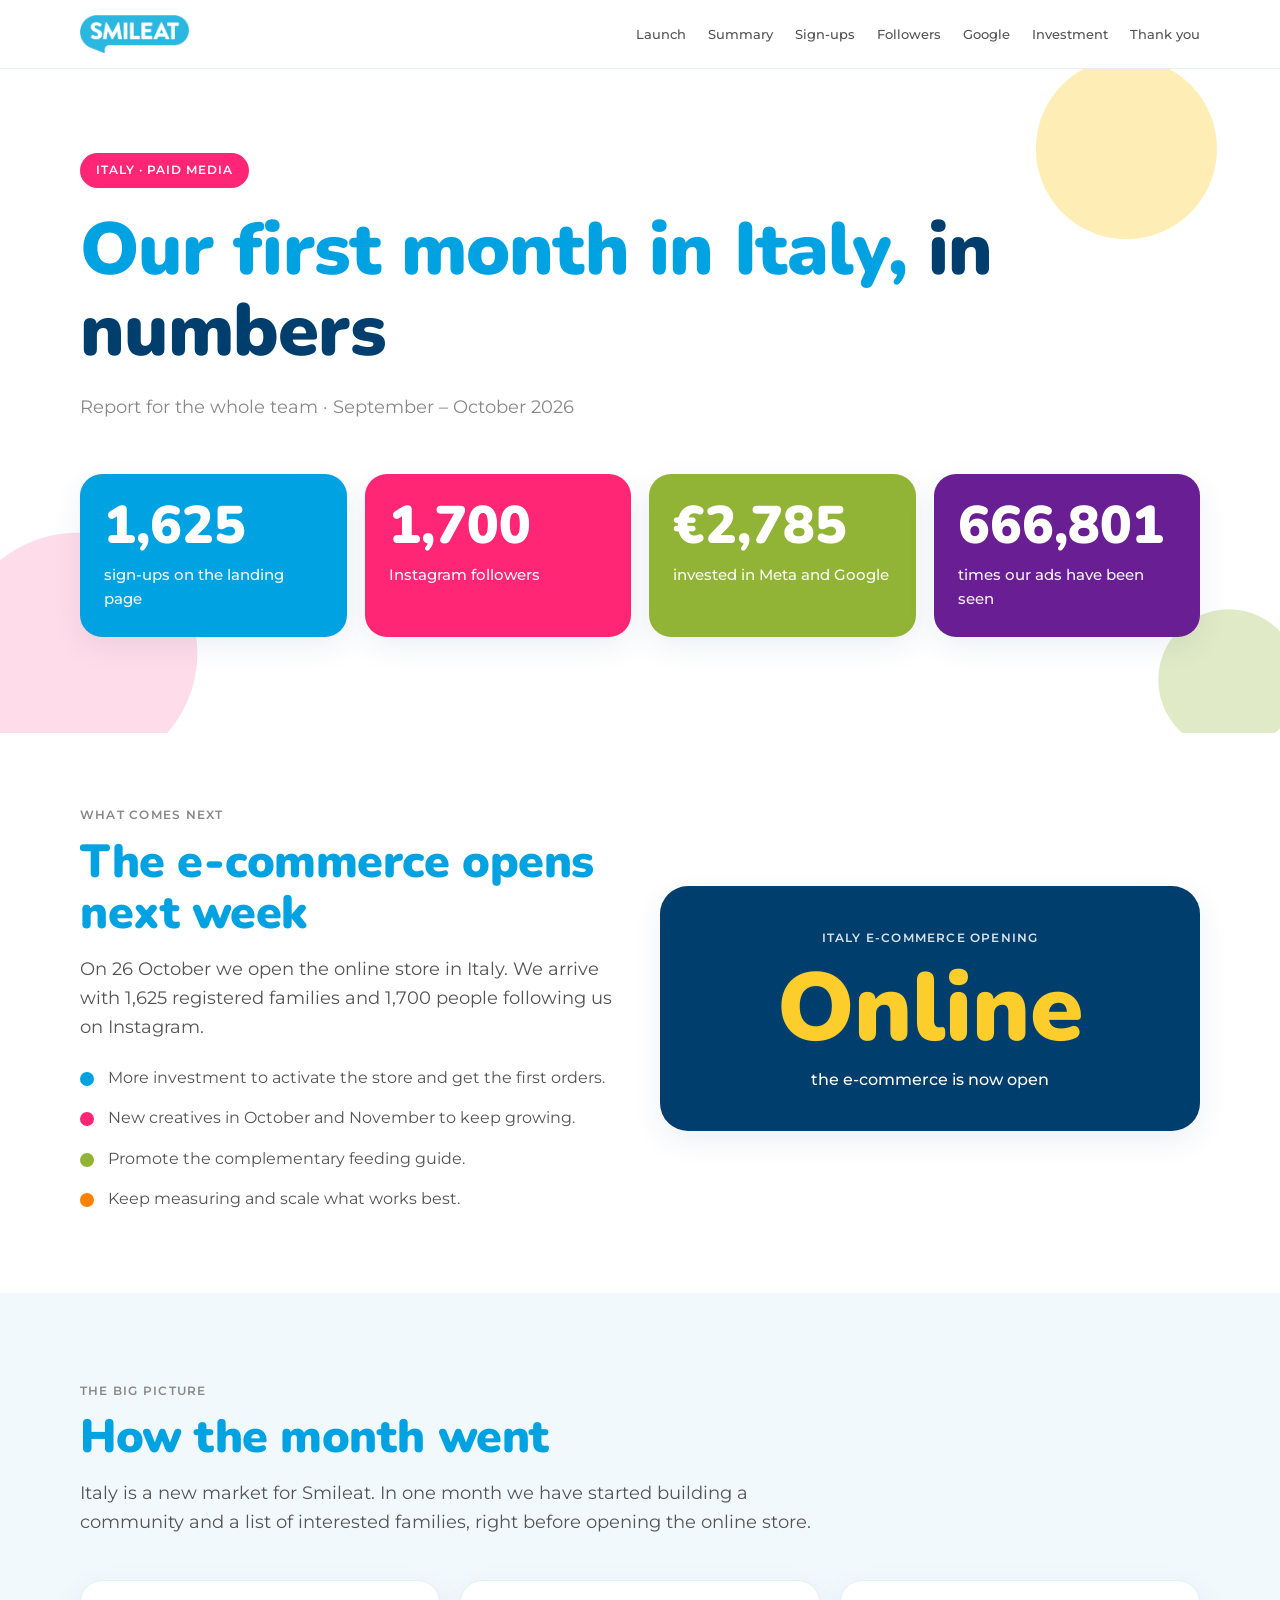
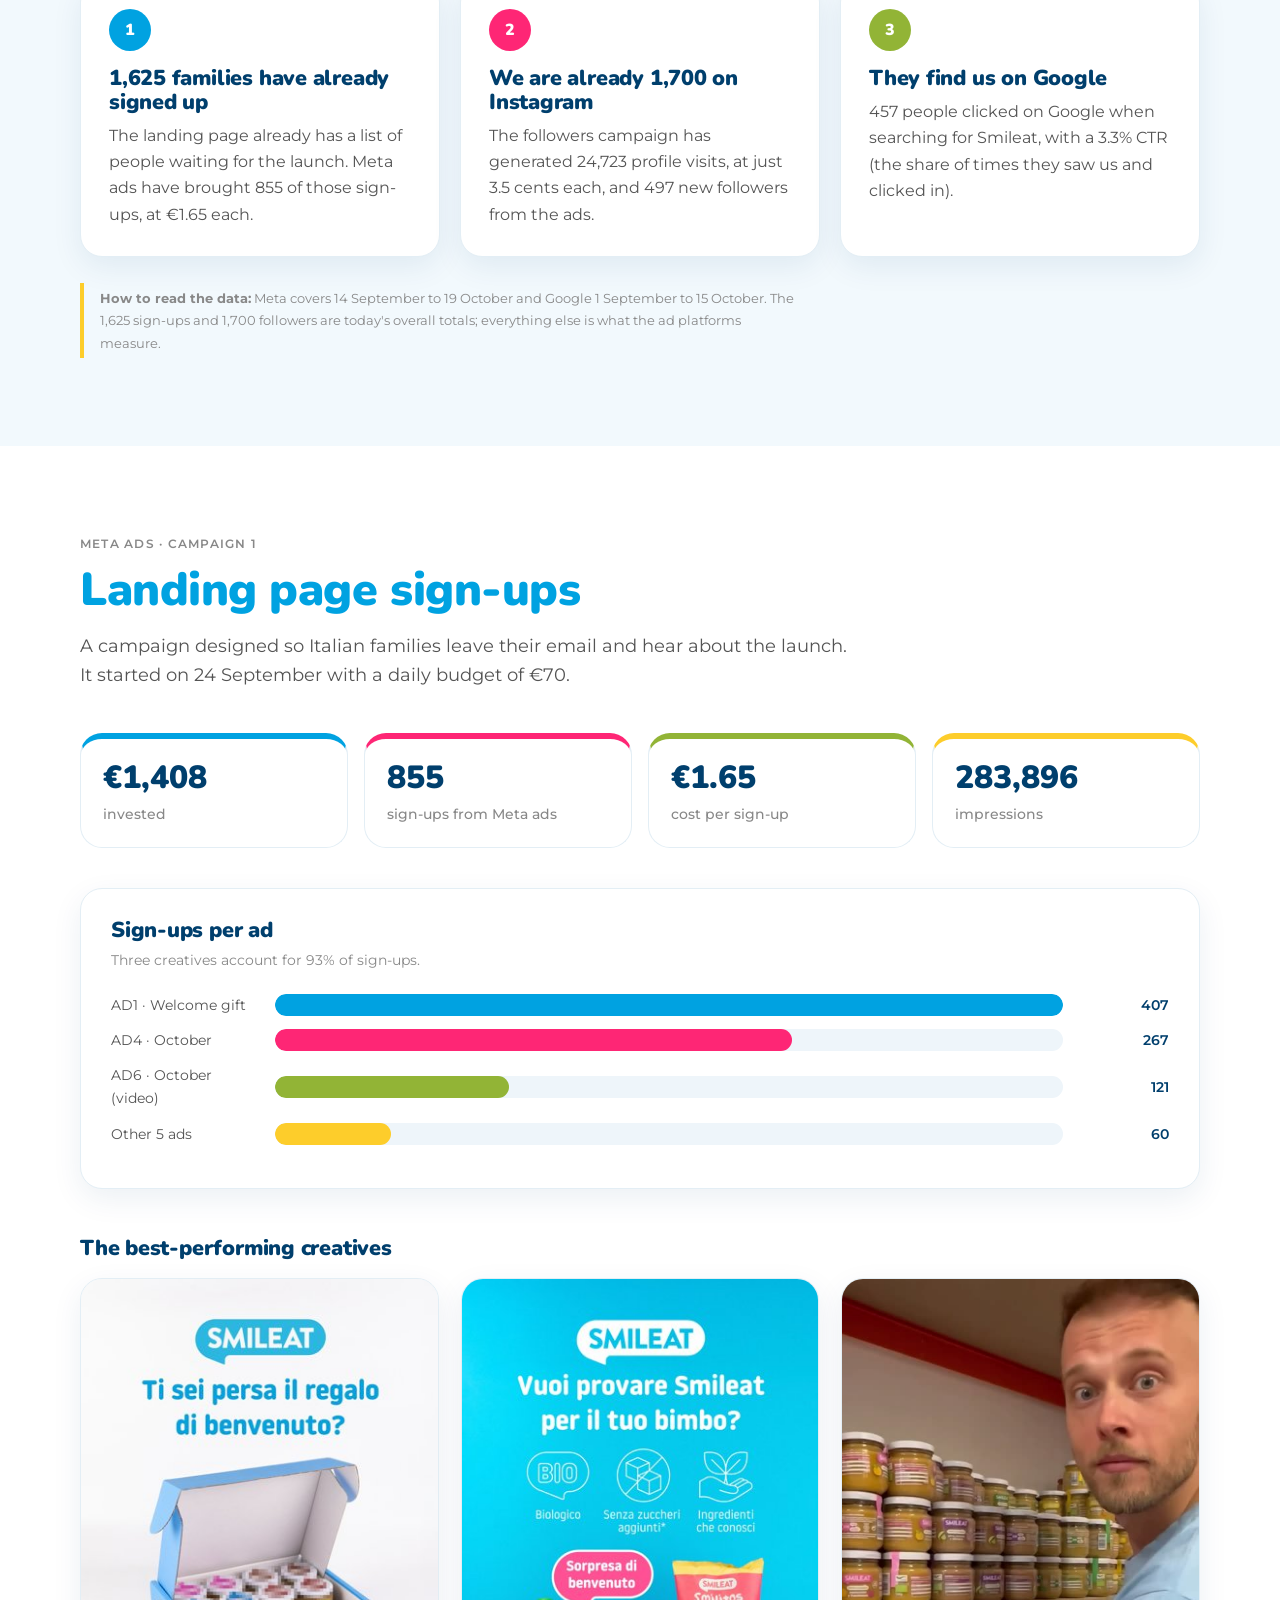
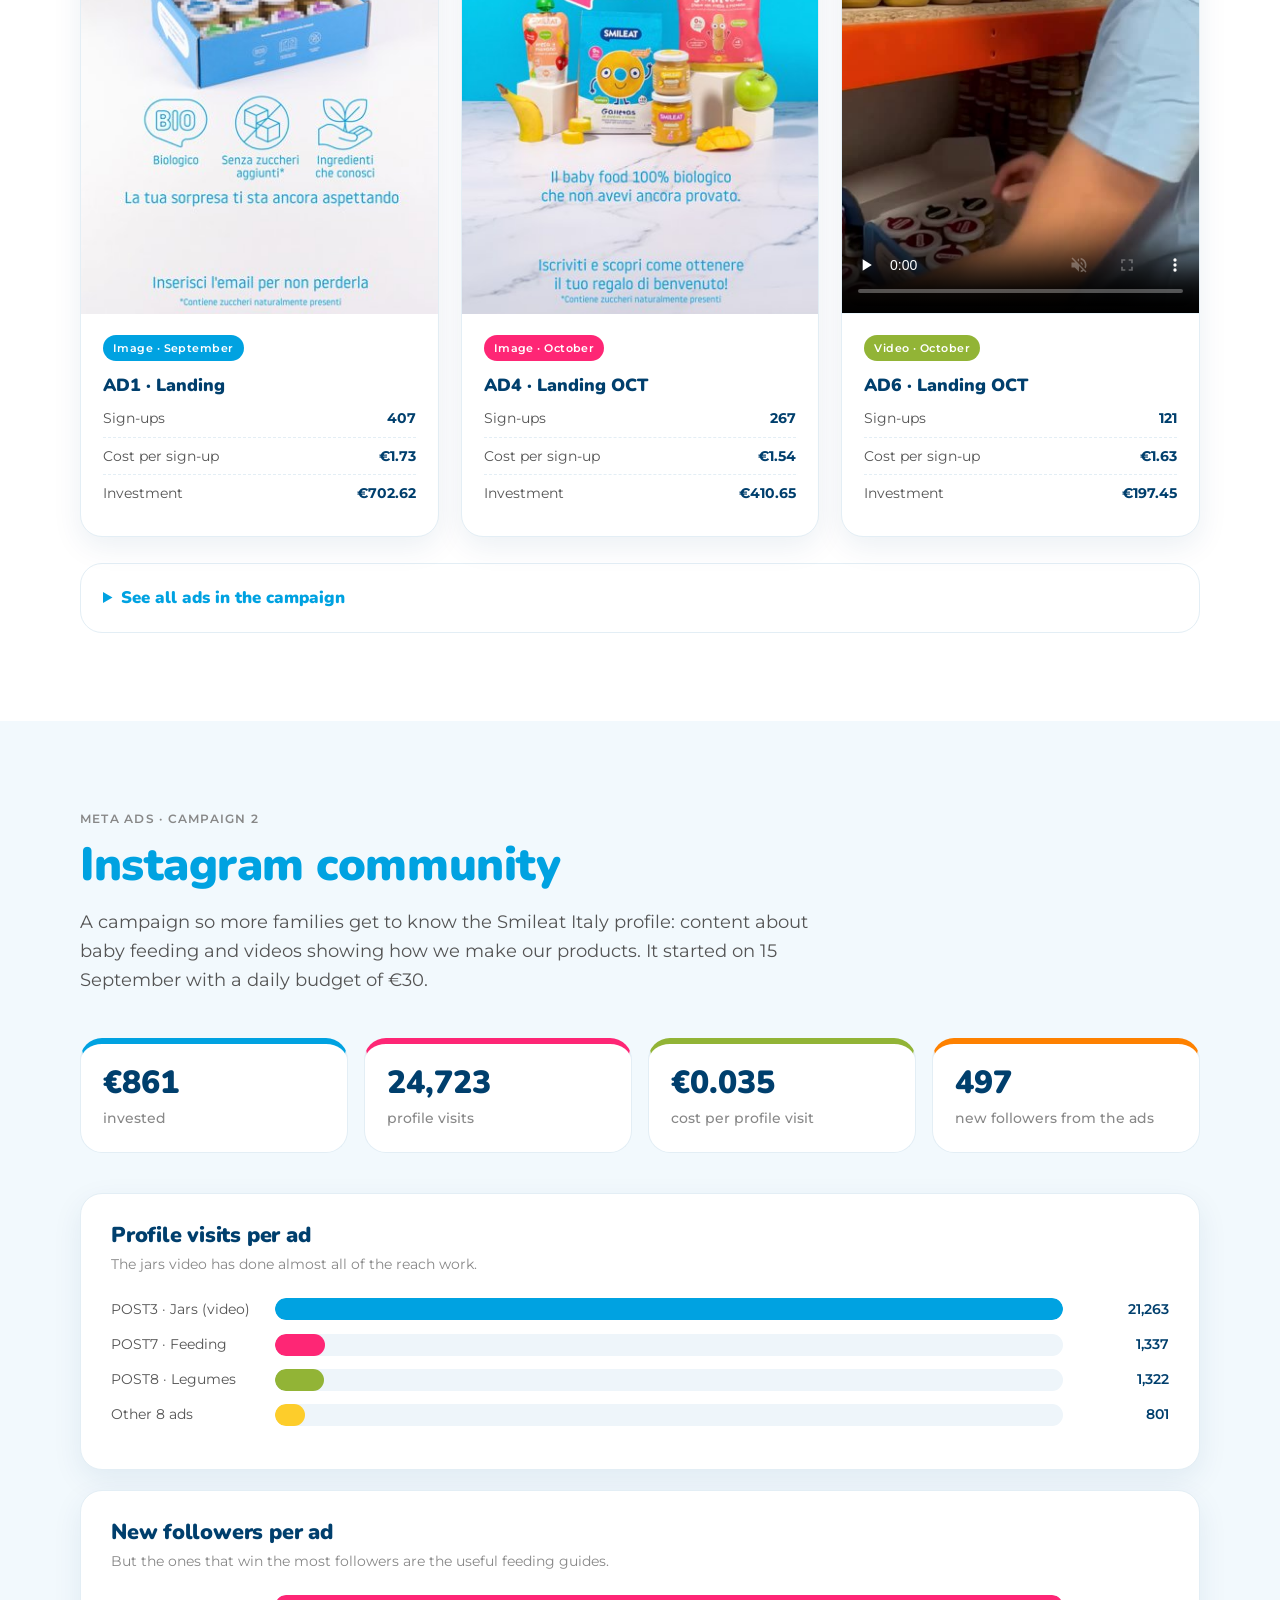
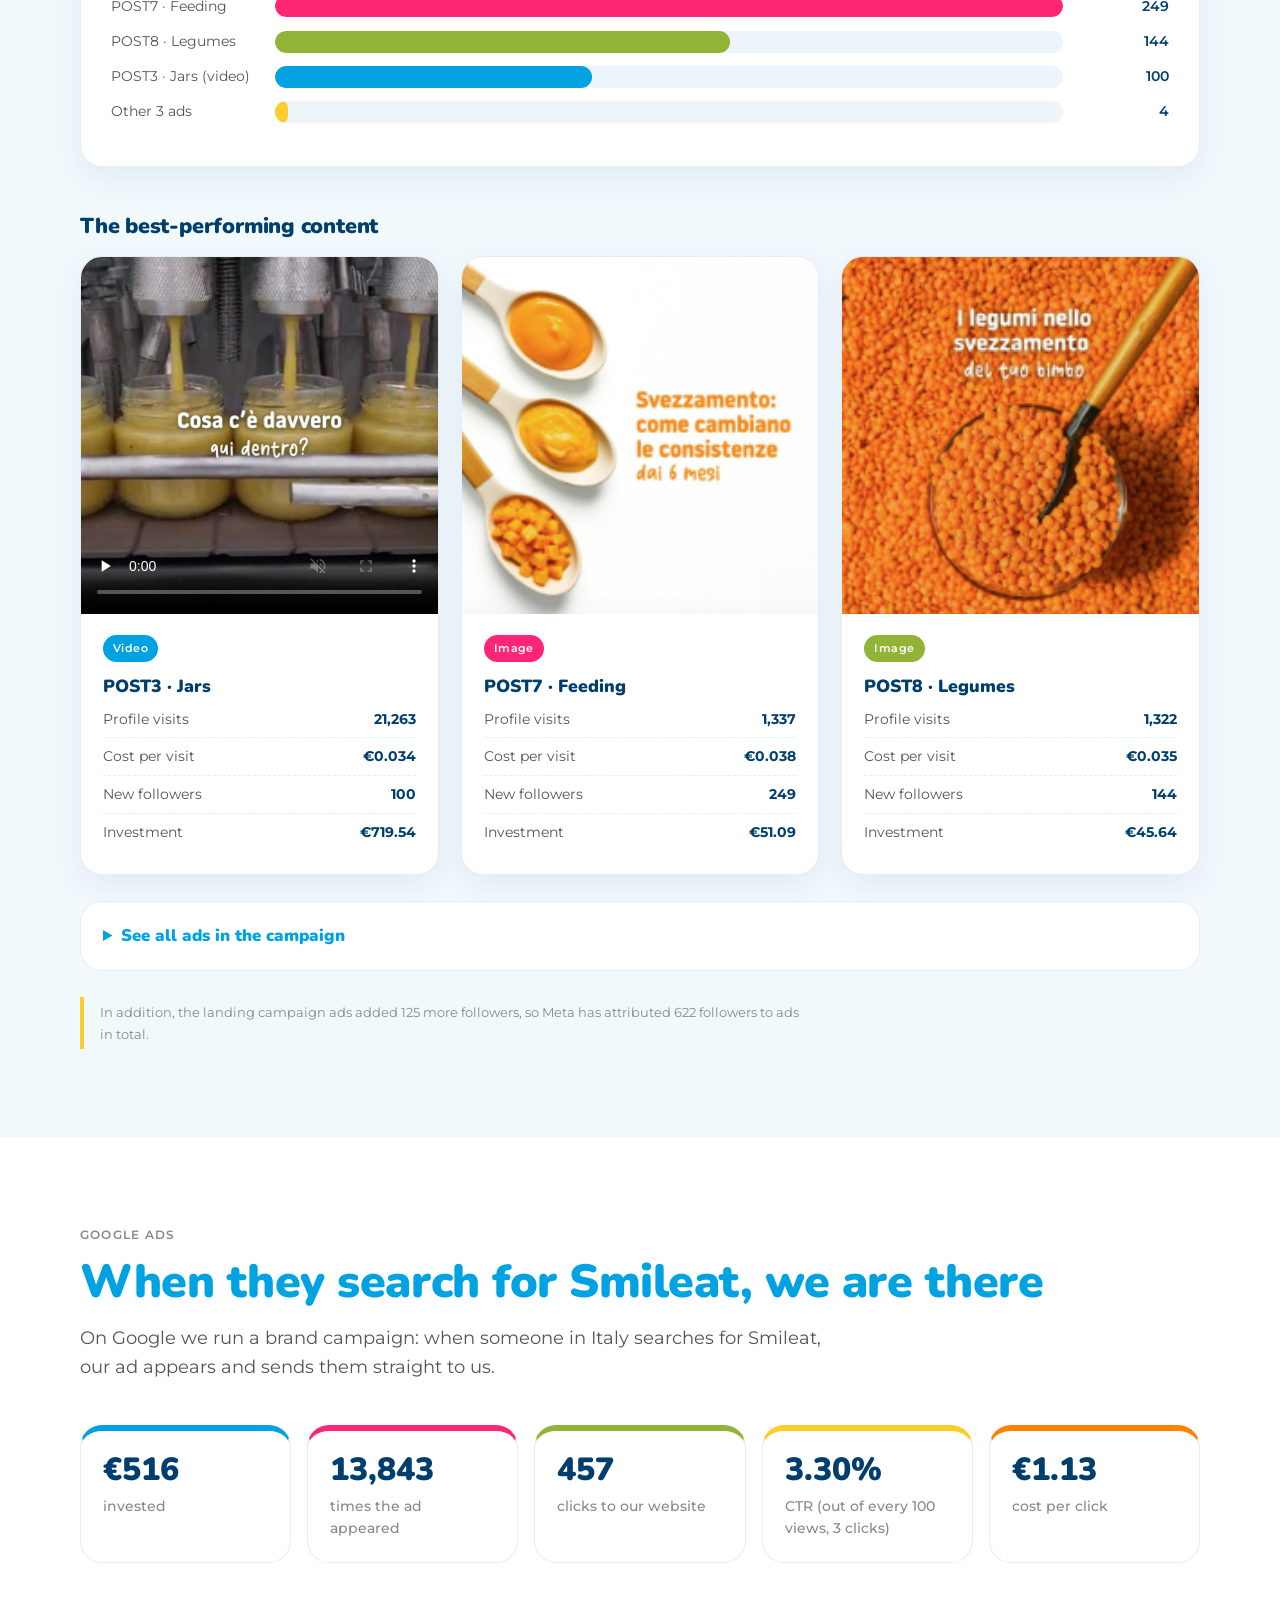
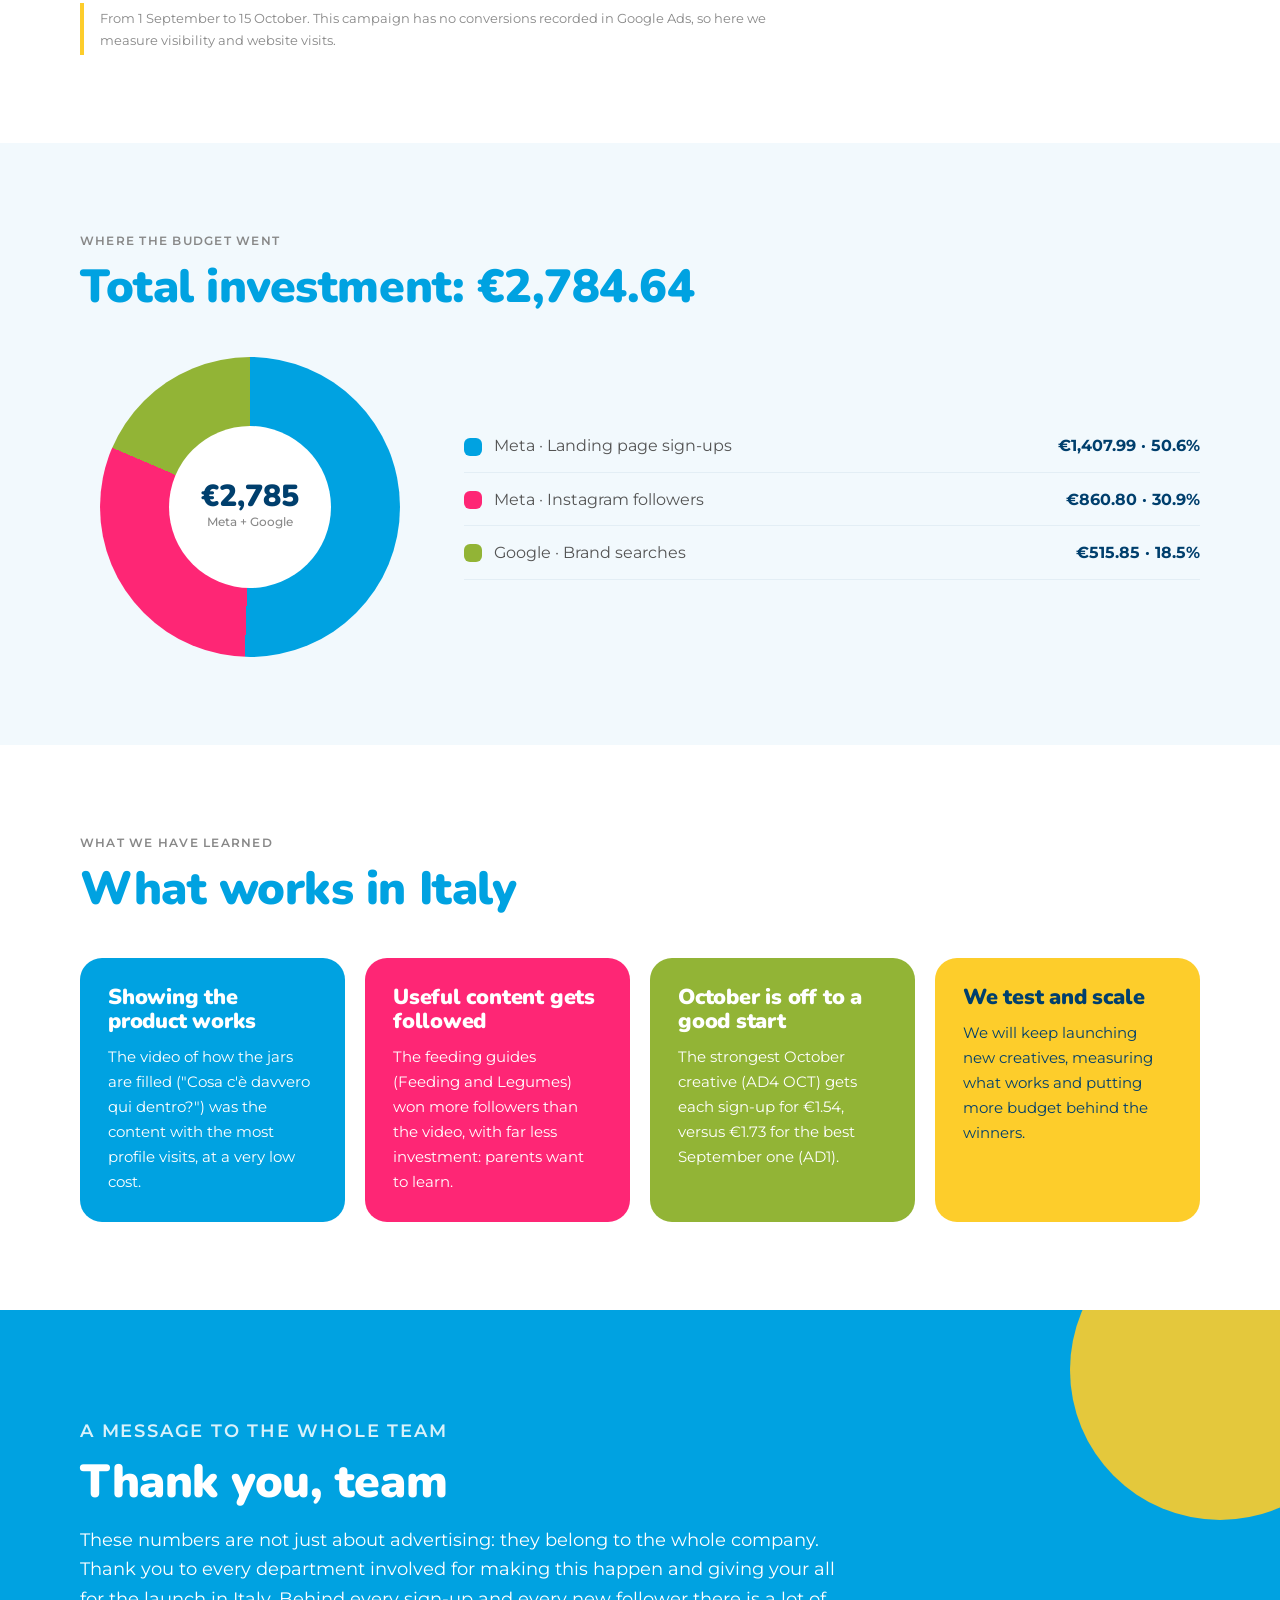
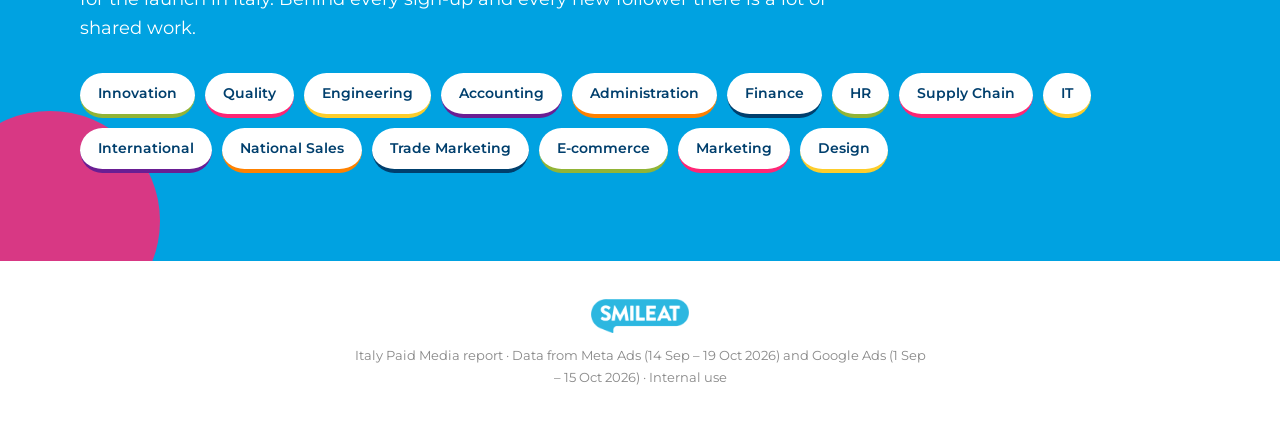
==== commit 62c12df6: "Add files via upload" ====
--- a/index.html
+++ b/index.html
@@ -18,13 +18,13 @@
   <div class="wrap">
     <a href="#inicio"><img src="assets/img/logo-smileat.png" alt="Smileat"></a>
     <ul>
+      <li><a href="#lanzamiento">Launch</a></li>
       <li><a href="#resumen">Summary</a></li>
       <li><a href="#landing">Sign-ups</a></li>
       <li><a href="#followers">Followers</a></li>
       <li><a href="#google">Google</a></li>
       <li><a href="#inversion">Investment</a></li>
       <li><a href="#gracias">Thank you</a></li>
-      <li><a href="#lanzamiento">Launch</a></li>
     </ul>
   </div>
 </header>
@@ -44,6 +44,28 @@
   </div>
 </section>
 
+<!-- ===== LANZAMIENTO ===== -->
+<section id="lanzamiento">
+  <div class="wrap lanzamiento">
+    <div>
+      <p class="kicker">What comes next</p>
+      <h2>The e-commerce opens next week</h2>
+      <p class="lead">On 26 October we open the online store in Italy. We arrive with 1,625 registered families and 1,700 people following us on Instagram.</p>
+      <ul class="pasos">
+        <li><i class="c-azul"></i><span>More investment to activate the store and get the first orders.</span></li>
+        <li><i class="c-rosa"></i><span>New creatives in October and November to keep growing.</span></li>
+        <li><i class="c-verde"></i><span>Promote the complementary feeding guide.</span></li>
+        <li><i class="c-naranja"></i><span>Keep measuring and scale what works best.</span></li>
+      </ul>
+    </div>
+    <div class="cuenta" id="cuenta">
+      <small>Italy e-commerce opening</small>
+      <b id="dias">–</b>
+      <span id="texto-dias">26 October 2026</span>
+    </div>
+  </div>
+</section>
+
 <!-- ===== RESUMEN ===== -->
 <section id="resumen" class="alt">
   <div class="wrap">
@@ -101,7 +123,7 @@
     <h3 style="margin:48px 0 18px;color:var(--azul-oscuro)">The best-performing creatives</h3>
     <div class="creas">
       <article class="crea">
-        <div class="media"><img src="assets/creatividades/ad1-landing.jpg" alt="AD1 Landing ad"></div>
+        <div class="media v916"><img src="assets/creatividades/ad1-landing-story.jpg" alt="AD1 Landing ad"></div>
         <div class="info">
           <span class="pastilla c-azul">Image · September</span>
           <p class="nombre">AD1 · Landing</p>
@@ -111,7 +133,7 @@
         </div>
       </article>
       <article class="crea">
-        <div class="media"><img src="assets/creatividades/ad4-landing-oct.jpg" alt="AD4 Landing October ad"></div>
+        <div class="media v916"><img src="assets/creatividades/ad4-landing-oct-story.jpg" alt="AD4 Landing October ad"></div>
         <div class="info">
           <span class="pastilla c-rosa">Image · October</span>
           <p class="nombre">AD4 · Landing OCT</p>
@@ -121,7 +143,7 @@
         </div>
       </article>
       <article class="crea">
-        <div class="media"><video controls muted playsinline preload="none" poster="assets/creatividades/ad6-landing-oct-poster.jpg"><source src="assets/creatividades/ad6-landing-oct.mp4" type="video/mp4"></video></div>
+        <div class="media v916"><video controls muted playsinline preload="none" poster="assets/creatividades/ad6-landing-oct-poster.jpg"><source src="assets/creatividades/ad6-landing-oct.mp4" type="video/mp4"></video></div>
         <div class="info">
           <span class="pastilla c-verde">Video · October</span>
           <p class="nombre">AD6 · Landing OCT</p>
@@ -192,7 +214,7 @@
     <h3 style="margin:48px 0 18px;color:var(--azul-oscuro)">The best-performing content</h3>
     <div class="creas">
       <article class="crea">
-        <div class="media"><video controls muted playsinline preload="none" poster="assets/creatividades/post3-jars-poster.jpg"><source src="assets/creatividades/post3-jars.mp4" type="video/mp4"></video></div>
+        <div class="media sq"><video controls muted playsinline preload="none" poster="assets/creatividades/post3-jars-poster.jpg"><source src="assets/creatividades/post3-jars.mp4" type="video/mp4"></video></div>
         <div class="info">
           <span class="pastilla c-azul">Video</span>
           <p class="nombre">POST3 · Jars</p>
@@ -203,7 +225,7 @@
         </div>
       </article>
       <article class="crea">
-        <div class="media chico"><img src="assets/creatividades/post7-feeding.png" alt="Post 7 Feeding: Svezzamento, come cambiano le consistenze" width="199" height="200"></div>
+        <div class="media sq"><img src="assets/creatividades/post7-feeding.png" alt="Post 7 Feeding: Svezzamento, come cambiano le consistenze" width="199" height="200"></div>
         <div class="info">
           <span class="pastilla c-rosa">Image</span>
           <p class="nombre">POST7 · Feeding</p>
@@ -214,7 +236,7 @@
         </div>
       </article>
       <article class="crea">
-        <div class="media chico"><img src="assets/creatividades/post8-legumes.png" alt="Post 8 Legumes: I legumi nello svezzamento del tuo bimbo" width="198" height="200"></div>
+        <div class="media sq"><img src="assets/creatividades/post8-legumes.png" alt="Post 8 Legumes: I legumi nello svezzamento del tuo bimbo" width="198" height="200"></div>
         <div class="info">
           <span class="pastilla c-verde">Image</span>
           <p class="nombre">POST8 · Legumes</p>
@@ -315,40 +337,26 @@
     <p>These numbers are not just about advertising: they belong to the whole company. Thank you to every department involved for making this happen and giving your all for the launch in Italy. Behind every sign-up and every new follower there is a lot of shared work.</p>
     <!-- Edit: list of departments que han participado -->
     <div class="chips">
+      <span class="chip">Innovation</span>
+      <span class="chip">Quality</span>
+      <span class="chip">Engineering</span>
+      <span class="chip">Accounting</span>
+      <span class="chip">Administration</span>
+      <span class="chip">Finance</span>
+      <span class="chip">HR</span>
+      <span class="chip">Supply Chain</span>
+      <span class="chip">IT</span>
+      <span class="chip">International</span>
+      <span class="chip">National Sales</span>
+      <span class="chip">Trade Marketing</span>
+      <span class="chip">E-commerce</span>
       <span class="chip">Marketing</span>
-      <span class="chip">Design and creative</span>
-      <span class="chip">Product</span>
-      <span class="chip">E-commerce and technology</span>
-      <span class="chip">Logistics</span>
-      <span class="chip">Customer service</span>
-      <span class="chip">Quality</span>
-      <span class="chip">Administration</span>
-      <span class="chip">Management</span>
-    </div>
-  </div>
-</section>
-
-<!-- ===== LANZAMIENTO ===== -->
-<section id="lanzamiento">
-  <div class="wrap lanzamiento">
-    <div>
-      <p class="kicker">What comes next</p>
-      <h2>The e-commerce opens next week</h2>
-      <p class="lead">On 23 October we open the online store in Italy. We arrive with 1,625 registered families and 1,700 people following us on Instagram.</p>
-      <ul class="pasos">
-        <li><i class="c-azul"></i><span>More investment to activate the store and get the first orders.</span></li>
-        <li><i class="c-rosa"></i><span>New creatives in October and November to keep growing.</span></li>
-        <li><i class="c-verde"></i><span>Promote the complementary feeding guide.</span></li>
-        <li><i class="c-naranja"></i><span>Keep measuring and scale what works best.</span></li>
-      </ul>
-    </div>
-    <div class="cuenta" id="cuenta">
-      <small>Italy e-commerce opening</small>
-      <b id="dias">–</b>
-      <span id="texto-dias">23 October 2026</span>
-    </div>
-  </div>
-</section>
+      <span class="chip">Design</span>
+    </div>
+  </div>
+</section>
+
+
 
 <footer>
   <img src="assets/img/logo-smileat.png" alt="Smileat">
@@ -367,10 +375,10 @@
 (function(){
   var d=document.getElementById('dias'),t=document.getElementById('texto-dias');
   var hoy=new Date();hoy.setHours(0,0,0,0);
-  var dia=new Date(2026,9,23);
+  var dia=new Date(2026,9,26);
   var n=Math.round((dia-hoy)/86400000);
-  if(n>1){d.textContent=n;t.textContent='days until 23 October'}
-  else if(n===1){d.textContent='1';t.textContent='day until 23 October'}
+  if(n>1){d.textContent=n;t.textContent='days until 26 October'}
+  else if(n===1){d.textContent='1';t.textContent='day until 26 October'}
   else if(n===0){d.textContent='Today';t.textContent='we open the e-commerce'}
   else{d.textContent='Online';t.textContent='the e-commerce is now open'}
 })();
--- a/css/styles.css
+++ b/css/styles.css
@@ -169,3 +169,12 @@
 @media(max-width:620px){section{padding:64px 0}}
 @media(prefers-reduced-motion:reduce){*{transition:none!important;scroll-behavior:auto!important}}
 @media print{.nav{display:none}section{padding:36px 0;break-inside:avoid}}
+
+/* Marcos de media uniformes */
+.crea .media.v916{aspect-ratio:9/16;min-height:0}
+.crea .media.sq{aspect-ratio:1/1;min-height:0}
+.crea .media.v916 img,.crea .media.v916 video,.crea .media.sq img,.crea .media.sq video{width:100%;height:100%;object-fit:cover;margin:0;max-width:none;border-radius:0}
+.crea .media.sq video{background:#000}
+#lanzamiento{padding:72px 0 80px}
+.crea .media.v916,.crea .media.sq{position:relative;overflow:hidden;display:block}
+.crea .media.v916 img,.crea .media.v916 video,.crea .media.sq img,.crea .media.sq video{position:absolute;inset:0}
